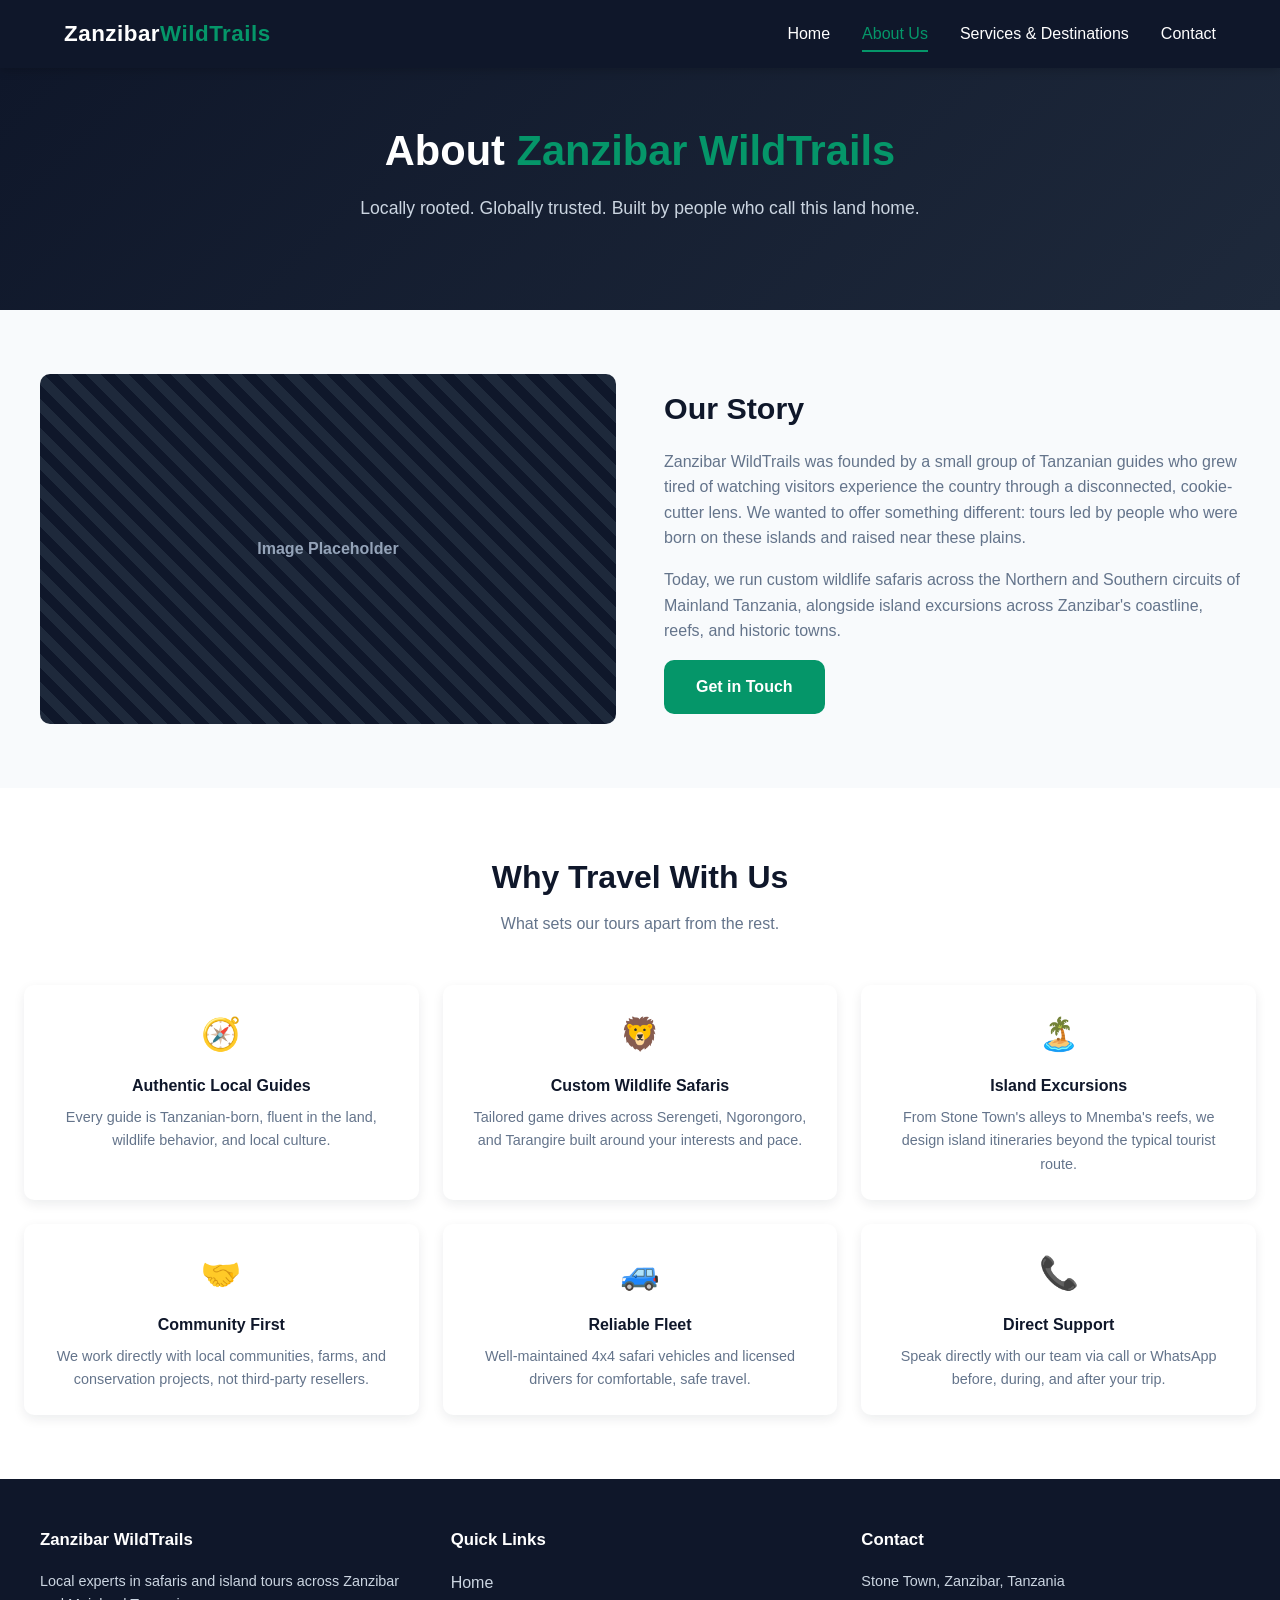
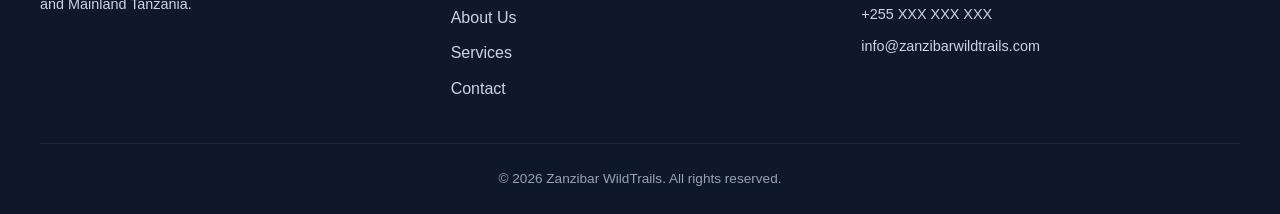
==== about.html @ 5beddf6f "Initial commit: safari agency website" ====
<!DOCTYPE html>
<html lang="en">
<head>
  <meta charset="UTF-8">
  <meta name="viewport" content="width=device-width, initial-scale=1.0">
  <title>About Us | Zanzibar Wild Trails</title>
  <link rel="stylesheet" href="style.css">
</head>
<body>

  <header class="site-header">
    <nav class="navbar">
      <a href="index.html" class="logo">Zanzibar<span>WildTrails</span></a>
      <ul class="nav-links" id="navLinks">
        <li><a href="index.html">Home</a></li>
        <li><a href="about.html" class="active">About Us</a></li>
        <li><a href="services.html">Services & Destinations</a></li>
        <li><a href="contact.html">Contact</a></li>
      </ul>
      <button class="nav-toggle" id="navToggle" aria-label="Toggle navigation">
        <span></span>
        <span></span>
        <span></span>
      </button>
    </nav>
  </header>

  <section class="hero" style="padding: 3.5rem 1.5rem;">
    <div class="hero-content">
      <h1>About <span>Zanzibar WildTrails</span></h1>
      <p>Locally rooted. Globally trusted. Built by people who call this land home.</p>
    </div>
  </section>

  <section class="section">
    <div class="intro-flex">
      <div class="image-block">Image Placeholder</div>
      <div class="text-block">
        <h2>Our Story</h2>
        <p>Zanzibar WildTrails was founded by a small group of Tanzanian guides who grew tired of watching visitors experience the country through a disconnected, cookie-cutter lens. We wanted to offer something different: tours led by people who were born on these islands and raised near these plains.</p>
        <p>Today, we run custom wildlife safaris across the Northern and Southern circuits of Mainland Tanzania, alongside island excursions across Zanzibar's coastline, reefs, and historic towns.</p>
        <a href="contact.html" class="btn btn-primary">Get in Touch</a>
      </div>
    </div>
  </section>

  <section class="section bg-light">
    <div class="section-title">
      <h2>Why Travel With Us</h2>
      <p>What sets our tours apart from the rest.</p>
    </div>
    <div class="feature-list">

      <div class="feature-item">
        <div class="icon">🧭</div>
        <h4>Authentic Local Guides</h4>
        <p>Every guide is Tanzanian-born, fluent in the land, wildlife behavior, and local culture.</p>
      </div>

      <div class="feature-item">
        <div class="icon">🦁</div>
        <h4>Custom Wildlife Safaris</h4>
        <p>Tailored game drives across Serengeti, Ngorongoro, and Tarangire built around your interests and pace.</p>
      </div>

      <div class="feature-item">
        <div class="icon">🏝️</div>
        <h4>Island Excursions</h4>
        <p>From Stone Town's alleys to Mnemba's reefs, we design island itineraries beyond the typical tourist route.</p>
      </div>

      <div class="feature-item">
        <div class="icon">🤝</div>
        <h4>Community First</h4>
        <p>We work directly with local communities, farms, and conservation projects, not third-party resellers.</p>
      </div>

      <div class="feature-item">
        <div class="icon">🚙</div>
        <h4>Reliable Fleet</h4>
        <p>Well-maintained 4x4 safari vehicles and licensed drivers for comfortable, safe travel.</p>
      </div>

      <div class="feature-item">
        <div class="icon">📞</div>
        <h4>Direct Support</h4>
        <p>Speak directly with our team via call or WhatsApp before, during, and after your trip.</p>
      </div>

    </div>
  </section>

  <footer class="site-footer">
    <div class="footer-grid">
      <div class="footer-col">
        <h4>Zanzibar WildTrails</h4>
        <p>Local experts in safaris and island tours across Zanzibar and Mainland Tanzania.</p>
      </div>
      <div class="footer-col">
        <h4>Quick Links</h4>
        <ul>
          <li><a href="index.html">Home</a></li>
          <li><a href="about.html">About Us</a></li>
          <li><a href="services.html">Services</a></li>
          <li><a href="contact.html">Contact</a></li>
        </ul>
      </div>
      <div class="footer-col">
        <h4>Contact</h4>
        <p>Stone Town, Zanzibar, Tanzania</p>
        <p>+255 XXX XXX XXX</p>
        <p>info@zanzibarwildtrails.com</p>
      </div>
    </div>
    <div class="footer-bottom">
      <p>&copy; 2026 Zanzibar WildTrails. All rights reserved.</p>
    </div>
  </footer>

  <script>
    const navToggle = document.getElementById('navToggle');
    const navLinks = document.getElementById('navLinks');
    navToggle.addEventListener('click', () => {
      navLinks.classList.toggle('open');
    });
  </script>

</body>
</html>
---- style.css ----
:root {
  --color-primary: #0f172a;
  --color-primary-light: #1e293b;
  --color-accent: #059669;
  --color-accent-dark: #047857;
  --color-bg: #f8fafc;
  --color-white: #ffffff;
  --color-text: #1e293b;
  --color-text-light: #64748b;
  --color-border: #e2e8f0;
  --whatsapp-green: #25d366;
  --whatsapp-green-dark: #1ea952;

  --font-main: 'Segoe UI', Tahoma, Geneva, Verdana, sans-serif;
  --max-width: 1200px;
  --radius: 10px;
  --shadow: 0 4px 12px rgba(15, 23, 42, 0.08);
  --shadow-hover: 0 8px 24px rgba(15, 23, 42, 0.14);
  --transition: all 0.25s ease;
}

* {
  margin: 0;
  padding: 0;
  box-sizing: border-box;
}

html {
  scroll-behavior: smooth;
}

body {
  font-family: var(--font-main);
  background-color: var(--color-bg);
  color: var(--color-text);
  line-height: 1.6;
}

img {
  max-width: 100%;
  display: block;
}

a {
  text-decoration: none;
  color: inherit;
}

ul {
  list-style: none;
}

.container {
  max-width: var(--max-width);
  margin: 0 auto;
  padding: 0 1.5rem;
}

/* ===== NAVIGATION ===== */
.site-header {
  position: sticky;
  top: 0;
  z-index: 1000;
  background-color: var(--color-primary);
  box-shadow: 0 2px 10px rgba(0, 0, 0, 0.2);
}

.navbar {
  display: flex;
  align-items: center;
  justify-content: space-between;
  padding: 1rem 1.5rem;
  max-width: var(--max-width);
  margin: 0 auto;
  position: relative;
}

.logo {
  color: var(--color-white);
  font-size: 1.4rem;
  font-weight: 700;
  letter-spacing: 0.5px;
}

.logo span {
  color: var(--color-accent);
}

.nav-links {
  display: flex;
  gap: 2rem;
}

.nav-links a {
  color: var(--color-white);
  font-weight: 500;
  padding: 0.5rem 0;
  border-bottom: 2px solid transparent;
  transition: var(--transition);
}

.nav-links a:hover,
.nav-links a.active {
  color: var(--color-accent);
  border-bottom: 2px solid var(--color-accent);
}

.nav-toggle {
  display: none;
  flex-direction: column;
  gap: 5px;
  background: none;
  border: none;
  cursor: pointer;
}

.nav-toggle span {
  width: 26px;
  height: 3px;
  background-color: var(--color-white);
  border-radius: 2px;
}

/* ===== HERO ===== */
.hero {
  background: linear-gradient(135deg, var(--color-primary) 0%, var(--color-primary-light) 100%);
  color: var(--color-white);
  padding: 5rem 1.5rem;
  text-align: center;
}

.hero-content {
  max-width: 750px;
  margin: 0 auto;
}

.hero h1 {
  font-size: 2.6rem;
  margin-bottom: 1rem;
  line-height: 1.3;
}

.hero h1 span {
  color: var(--color-accent);
}

.hero p {
  font-size: 1.1rem;
  color: #cbd5e1;
  margin-bottom: 2rem;
}

.btn {
  display: inline-block;
  padding: 0.9rem 2rem;
  border-radius: var(--radius);
  font-weight: 600;
  cursor: pointer;
  border: none;
  transition: var(--transition);
}

.btn-primary {
  background-color: var(--color-accent);
  color: var(--color-white);
}

.btn-primary:hover {
  background-color: var(--color-accent-dark);
  transform: translateY(-2px);
}

.btn-outline {
  background-color: transparent;
  color: var(--color-white);
  border: 2px solid var(--color-white);
  margin-left: 1rem;
}

.btn-outline:hover {
  background-color: var(--color-white);
  color: var(--color-primary);
}

.hero-buttons {
  display: flex;
  justify-content: center;
  flex-wrap: wrap;
  gap: 0.5rem;
}

/* ===== SECTIONS ===== */
.section {
  padding: 4rem 1.5rem;
}

.section-title {
  text-align: center;
  margin-bottom: 3rem;
}

.section-title h2 {
  font-size: 2rem;
  color: var(--color-primary);
  margin-bottom: 0.5rem;
}

.section-title p {
  color: var(--color-text-light);
  max-width: 600px;
  margin: 0 auto;
}

.bg-light {
  background-color: var(--color-white);
}

/* ===== GRID / CARDS ===== */
.grid {
  display: grid;
  grid-template-columns: repeat(3, 1fr);
  gap: 2rem;
  max-width: var(--max-width);
  margin: 0 auto;
}

.card {
  background-color: var(--color-white);
  border-radius: var(--radius);
  overflow: hidden;
  box-shadow: var(--shadow);
  transition: var(--transition);
  display: flex;
  flex-direction: column;
}

.card:hover {
  box-shadow: var(--shadow-hover);
  transform: translateY(-4px);
}

.card-image {
  width: 100%;
  height: 220px;
  background-color: var(--color-primary-light);
  background-size: cover;
  background-position: center;
  position: relative;
  display: flex;
  align-items: flex-end;
  color: var(--color-white);
  font-size: 0.9rem;
}

.card-image.placeholder {
  display: flex;
  align-items: center;
  justify-content: center;
  color: #94a3b8;
  font-weight: 600;
  background: repeating-linear-gradient(
    45deg,
    #1e293b,
    #1e293b 10px,
    #0f172a 10px,
    #0f172a 20px
  );
}

.location-tag {
  display: inline-block;
  background-color: var(--color-accent);
  color: var(--color-white);
  font-size: 0.75rem;
  font-weight: 600;
  padding: 0.3rem 0.8rem;
  border-radius: 50px;
  position: absolute;
  top: 1rem;
  left: 1rem;
  letter-spacing: 0.3px;
}

.card-body {
  padding: 1.5rem;
  display: flex;
  flex-direction: column;
  flex-grow: 1;
}

.card-body h3 {
  color: var(--color-primary);
  font-size: 1.25rem;
  margin-bottom: 0.6rem;
}

.card-body p {
  color: var(--color-text-light);
  font-size: 0.95rem;
  margin-bottom: 1.2rem;
  flex-grow: 1;
}

/* ===== WHATSAPP BUTTON ===== */
.btn-whatsapp {
  display: flex;
  align-items: center;
  justify-content: center;
  gap: 0.5rem;
  background-color: var(--whatsapp-green);
  color: var(--color-white);
  padding: 0.75rem 1rem;
  border-radius: var(--radius);
  font-weight: 600;
  font-size: 0.95rem;
  transition: var(--transition);
}

.btn-whatsapp:hover {
  background-color: var(--whatsapp-green-dark);
}

/* ===== ABOUT / INTRO ===== */
.intro-flex {
  display: flex;
  align-items: center;
  gap: 3rem;
  max-width: var(--max-width);
  margin: 0 auto;
  flex-wrap: wrap;
}

.intro-flex .text-block {
  flex: 1;
  min-width: 300px;
}

.intro-flex .image-block {
  flex: 1;
  min-width: 300px;
  height: 350px;
  border-radius: var(--radius);
  background: repeating-linear-gradient(
    45deg,
    #1e293b,
    #1e293b 10px,
    #0f172a 10px,
    #0f172a 20px
  );
  display: flex;
  align-items: center;
  justify-content: center;
  color: #94a3b8;
  font-weight: 600;
}

.text-block h2 {
  color: var(--color-primary);
  font-size: 1.9rem;
  margin-bottom: 1rem;
}

.text-block p {
  margin-bottom: 1rem;
  color: var(--color-text-light);
}

.feature-list {
  display: grid;
  grid-template-columns: repeat(3, 1fr);
  gap: 1.5rem;
  margin-top: 1rem;
}

.feature-item {
  background-color: var(--color-white);
  padding: 1.5rem;
  border-radius: var(--radius);
  box-shadow: var(--shadow);
  text-align: center;
}

.feature-item .icon {
  font-size: 2rem;
  margin-bottom: 0.8rem;
}

.feature-item h4 {
  color: var(--color-primary);
  margin-bottom: 0.5rem;
}

.feature-item p {
  color: var(--color-text-light);
  font-size: 0.9rem;
}

/* ===== CONTACT FORM ===== */
.contact-wrapper {
  display: grid;
  grid-template-columns: 1fr 1fr;
  gap: 3rem;
  max-width: var(--max-width);
  margin: 0 auto;
}

.contact-info h2 {
  color: var(--color-primary);
  margin-bottom: 1rem;
  font-size: 1.8rem;
}

.contact-info p {
  color: var(--color-text-light);
  margin-bottom: 1.5rem;
}

.contact-info ul li {
  margin-bottom: 1rem;
  color: var(--color-text);
  display: flex;
  gap: 0.6rem;
}

.contact-info ul li strong {
  color: var(--color-primary);
}

.contact-form {
  background-color: var(--color-white);
  padding: 2.5rem;
  border-radius: var(--radius);
  box-shadow: var(--shadow);
}

.form-group {
  margin-bottom: 1.3rem;
}

.form-group label {
  display: block;
  font-weight: 600;
  margin-bottom: 0.4rem;
  color: var(--color-primary);
  font-size: 0.9rem;
}

.form-group input,
.form-group textarea {
  width: 100%;
  padding: 0.75rem 1rem;
  border: 1px solid var(--color-border);
  border-radius: var(--radius);
  font-family: var(--font-main);
  font-size: 0.95rem;
  transition: var(--transition);
}

.form-group input:focus,
.form-group textarea:focus {
  outline: none;
  border-color: var(--color-accent);
  box-shadow: 0 0 0 3px rgba(5, 150, 105, 0.15);
}

.form-group textarea {
  resize: vertical;
  min-height: 130px;
}

.contact-form .btn-primary {
  width: 100%;
  border: none;
  cursor: pointer;
  font-size: 1rem;
}

/* ===== FOOTER ===== */
.site-footer {
  background-color: var(--color-primary);
  color: #cbd5e1;
  padding: 3rem 1.5rem 1.5rem;
}

.footer-grid {
  display: grid;
  grid-template-columns: repeat(3, 1fr);
  gap: 2rem;
  max-width: var(--max-width);
  margin: 0 auto;
  padding-bottom: 2rem;
  border-bottom: 1px solid var(--color-primary-light);
}

.footer-col h4 {
  color: var(--color-white);
  margin-bottom: 1rem;
  font-size: 1.05rem;
}

.footer-col ul li {
  margin-bottom: 0.6rem;
}

.footer-col ul li a:hover {
  color: var(--color-accent);
}

.footer-col p {
  font-size: 0.9rem;
  margin-bottom: 0.6rem;
}

.footer-bottom {
  text-align: center;
  padding-top: 1.5rem;
  font-size: 0.85rem;
  color: #94a3b8;
}

/* ===== RESPONSIVE ===== */
@media (max-width: 900px) {
  .grid {
    grid-template-columns: repeat(2, 1fr);
  }

  .feature-list {
    grid-template-columns: repeat(2, 1fr);
  }

  .footer-grid {
    grid-template-columns: repeat(2, 1fr);
  }

  .contact-wrapper {
    grid-template-columns: 1fr;
  }
}

@media (max-width: 700px) {
  .nav-toggle {
    display: flex;
  }

  .nav-links {
    position: absolute;
    top: 100%;
    left: 0;
    right: 0;
    background-color: var(--color-primary);
    flex-direction: column;
    align-items: center;
    gap: 0;
    max-height: 0;
    overflow: hidden;
    transition: max-height 0.3s ease;
  }

  .nav-links.open {
    max-height: 400px;
  }

  .nav-links a {
    padding: 1rem 0;
    width: 100%;
    text-align: center;
    border-bottom: 1px solid var(--color-primary-light);
  }

  .hero h1 {
    font-size: 2rem;
  }

  .hero-buttons {
    flex-direction: column;
    align-items: center;
  }

  .btn-outline {
    margin-left: 0;
    margin-top: 0.8rem;
  }

  .grid {
    grid-template-columns: 1fr;
  }

  .feature-list {
    grid-template-columns: 1fr;
  }

  .footer-grid {
    grid-template-columns: 1fr;
    text-align: center;
  }

  .intro-flex {
    flex-direction: column;
  }
}
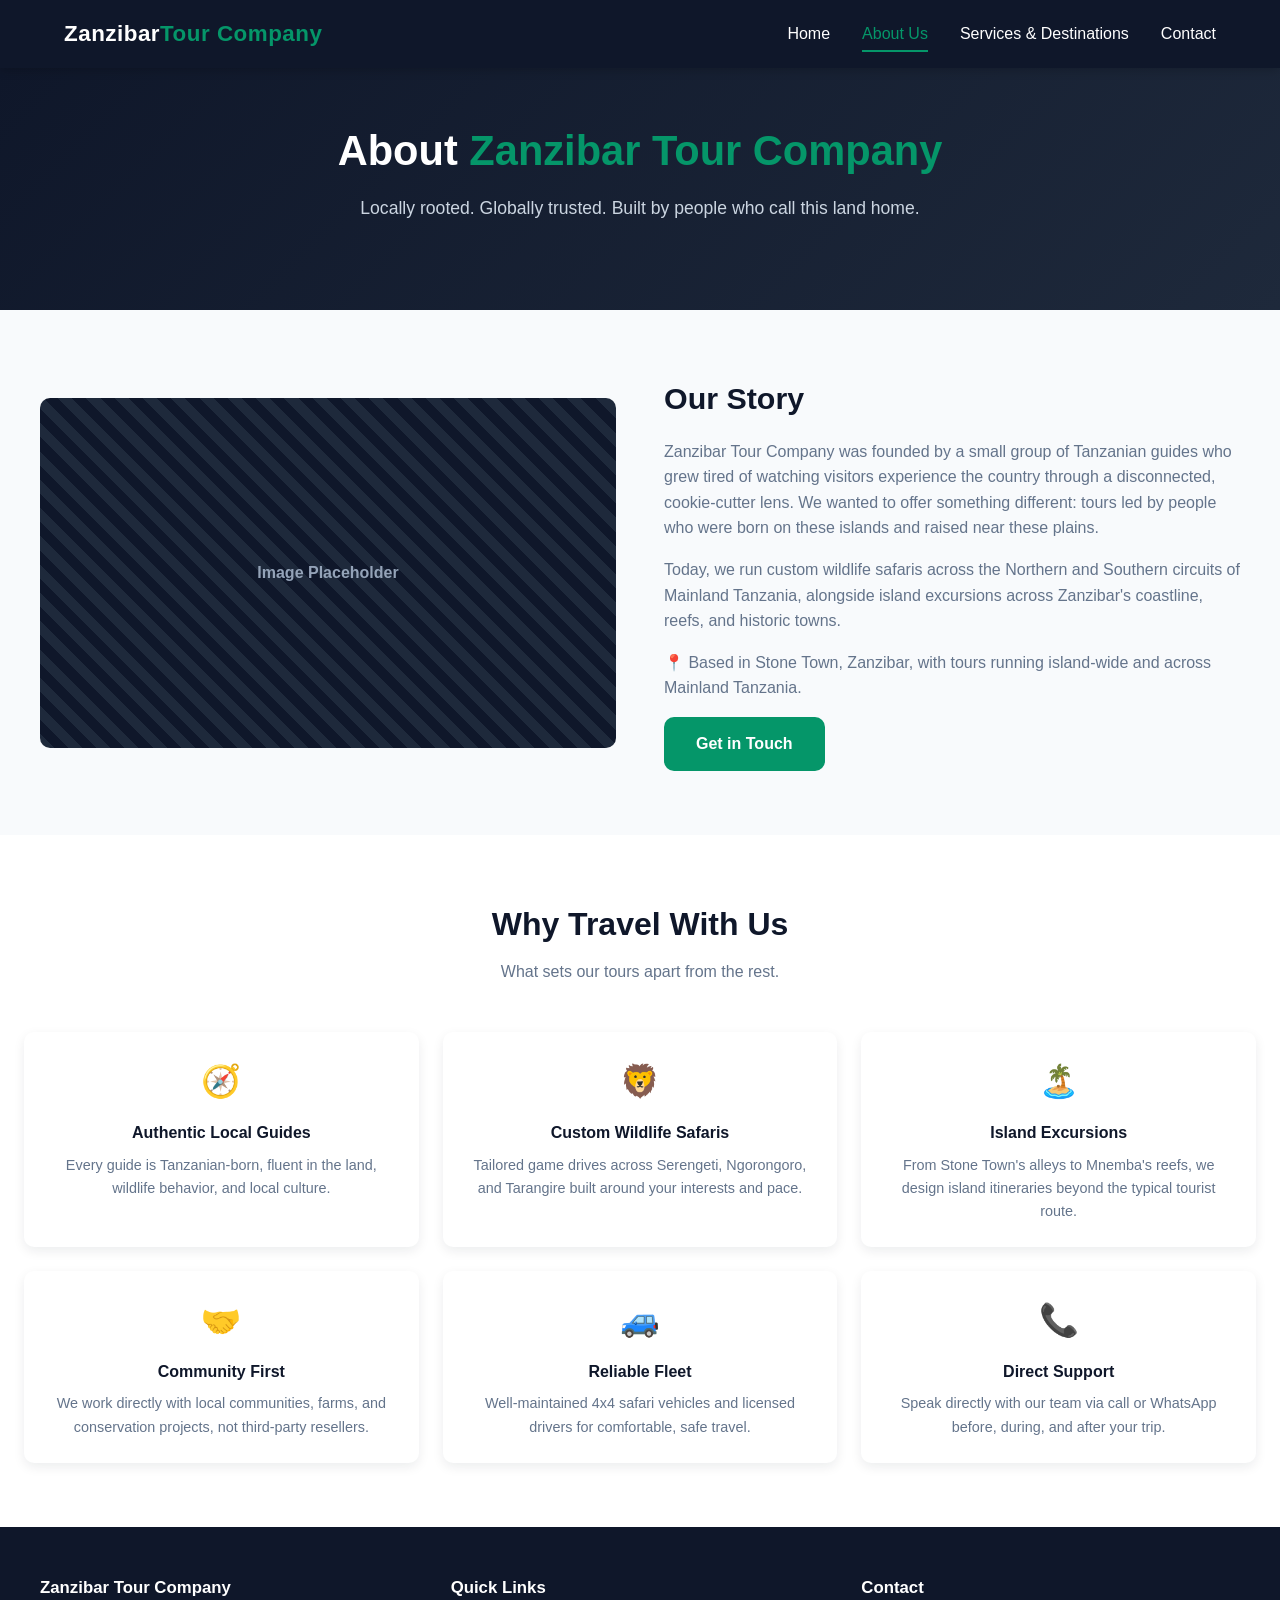
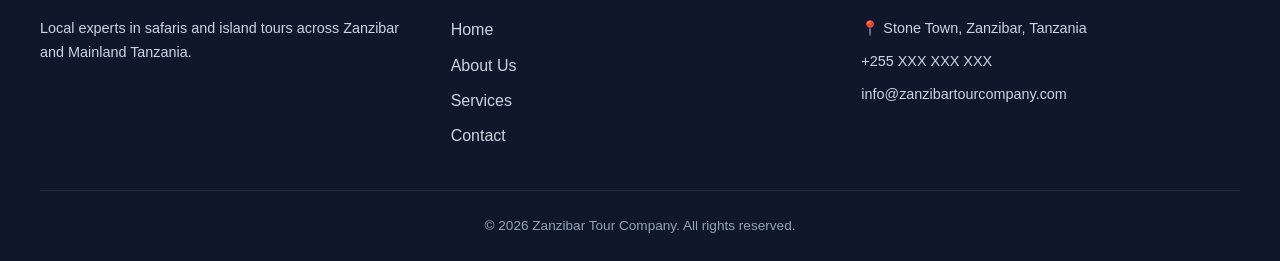
==== commit 598e6f0c: "Restore site files with rebrand and location updates" ====
--- a/about.html
+++ b/about.html
@@ -3,14 +3,14 @@
 <head>
   <meta charset="UTF-8">
   <meta name="viewport" content="width=device-width, initial-scale=1.0">
-  <title>About Us | Zanzibar Wild Trails</title>
+  <title>About Us | Zanzibar Tour Company</title>
   <link rel="stylesheet" href="style.css">
 </head>
 <body>
 
   <header class="site-header">
     <nav class="navbar">
-      <a href="index.html" class="logo">Zanzibar<span>WildTrails</span></a>
+      <a href="index.html" class="logo">Zanzibar<span>Tour Company</span></a>
       <ul class="nav-links" id="navLinks">
         <li><a href="index.html">Home</a></li>
         <li><a href="about.html" class="active">About Us</a></li>
@@ -27,7 +27,7 @@
 
   <section class="hero" style="padding: 3.5rem 1.5rem;">
     <div class="hero-content">
-      <h1>About <span>Zanzibar WildTrails</span></h1>
+      <h1>About <span>Zanzibar Tour Company</span></h1>
       <p>Locally rooted. Globally trusted. Built by people who call this land home.</p>
     </div>
   </section>
@@ -37,8 +37,9 @@
       <div class="image-block">Image Placeholder</div>
       <div class="text-block">
         <h2>Our Story</h2>
-        <p>Zanzibar WildTrails was founded by a small group of Tanzanian guides who grew tired of watching visitors experience the country through a disconnected, cookie-cutter lens. We wanted to offer something different: tours led by people who were born on these islands and raised near these plains.</p>
+        <p>Zanzibar Tour Company was founded by a small group of Tanzanian guides who grew tired of watching visitors experience the country through a disconnected, cookie-cutter lens. We wanted to offer something different: tours led by people who were born on these islands and raised near these plains.</p>
         <p>Today, we run custom wildlife safaris across the Northern and Southern circuits of Mainland Tanzania, alongside island excursions across Zanzibar's coastline, reefs, and historic towns.</p>
+        <p>📍 Based in Stone Town, Zanzibar, with tours running island-wide and across Mainland Tanzania.</p>
         <a href="contact.html" class="btn btn-primary">Get in Touch</a>
       </div>
     </div>
@@ -93,7 +94,7 @@
   <footer class="site-footer">
     <div class="footer-grid">
       <div class="footer-col">
-        <h4>Zanzibar WildTrails</h4>
+        <h4>Zanzibar Tour Company</h4>
         <p>Local experts in safaris and island tours across Zanzibar and Mainland Tanzania.</p>
       </div>
       <div class="footer-col">
@@ -107,13 +108,13 @@
       </div>
       <div class="footer-col">
         <h4>Contact</h4>
-        <p>Stone Town, Zanzibar, Tanzania</p>
+        <p>📍 Stone Town, Zanzibar, Tanzania</p>
         <p>+255 XXX XXX XXX</p>
-        <p>info@zanzibarwildtrails.com</p>
+        <p>info@zanzibartourcompany.com</p>
       </div>
     </div>
     <div class="footer-bottom">
-      <p>&copy; 2026 Zanzibar WildTrails. All rights reserved.</p>
+      <p>&copy; 2026 Zanzibar Tour Company. All rights reserved.</p>
     </div>
   </footer>
 
--- a/style.css
+++ b/style.css
@@ -250,6 +250,7 @@
   align-items: flex-end;
   color: var(--color-white);
   font-size: 0.9rem;
+  cursor: pointer;
 }
 
 .card-image.placeholder {
@@ -299,6 +300,17 @@
   font-size: 0.95rem;
   margin-bottom: 1.2rem;
   flex-grow: 1;
+}
+
+.card-location-line {
+  display: flex;
+  align-items: center;
+  gap: 0.4rem;
+  color: var(--color-accent-dark);
+  font-size: 0.85rem;
+  font-weight: 700;
+  margin-bottom: 0.9rem;
+  flex-grow: 0 !important;
 }
 
 /* ===== WHATSAPP BUTTON ===== */
@@ -598,3 +610,239 @@
     flex-direction: column;
   }
 }
+
+/* ===== EXPLORE GALLERY LIGHTBOX ===== */
+.gallery-hint {
+  position: absolute;
+  bottom: 0.8rem;
+  right: 0.8rem;
+  background-color: rgba(15, 23, 42, 0.75);
+  color: var(--color-white);
+  font-size: 0.75rem;
+  font-weight: 600;
+  padding: 0.35rem 0.7rem;
+  border-radius: 50px;
+  display: flex;
+  align-items: center;
+  gap: 0.3rem;
+}
+
+.lightbox-overlay {
+  display: none;
+  position: fixed;
+  top: 0;
+  left: 0;
+  width: 100%;
+  height: 100%;
+  background-color: rgba(8, 15, 30, 0.96);
+  backdrop-filter: blur(3px);
+  z-index: 2000;
+  align-items: center;
+  justify-content: center;
+  padding: 1.5rem;
+  opacity: 0;
+  transition: opacity 0.25s ease;
+}
+
+.lightbox-overlay.open {
+  display: flex;
+  opacity: 1;
+}
+
+.lightbox-box {
+  max-width: 850px;
+  width: 100%;
+  max-height: 95vh;
+  display: flex;
+  flex-direction: column;
+  align-items: center;
+}
+
+.lightbox-header {
+  width: 100%;
+  text-align: center;
+  margin-bottom: 1rem;
+}
+
+.lightbox-title {
+  color: var(--color-white);
+  font-size: 1.5rem;
+  font-weight: 700;
+  margin-bottom: 0.3rem;
+}
+
+.lightbox-location {
+  display: inline-flex;
+  align-items: center;
+  gap: 0.4rem;
+  color: var(--color-accent);
+  background-color: rgba(5, 150, 105, 0.15);
+  border: 1px solid rgba(5, 150, 105, 0.4);
+  font-size: 0.85rem;
+  font-weight: 600;
+  padding: 0.3rem 0.9rem;
+  border-radius: 50px;
+}
+
+.lightbox-image-wrap {
+  position: relative;
+  width: 100%;
+  display: flex;
+  align-items: center;
+  justify-content: center;
+  background-color: var(--color-primary-light);
+  border-radius: var(--radius);
+  overflow: hidden;
+  min-height: 200px;
+  box-shadow: 0 20px 50px rgba(0, 0, 0, 0.5);
+}
+
+.lightbox-image-wrap img {
+  display: block;
+  width: auto;
+  height: auto;
+  max-width: 100%;
+  max-height: 60vh;
+  object-fit: contain;
+  margin: 0 auto;
+  animation: lightboxFade 0.3s ease;
+}
+
+@keyframes lightboxFade {
+  from { opacity: 0; transform: scale(0.98); }
+  to { opacity: 1; transform: scale(1); }
+}
+
+.lightbox-empty {
+  color: #94a3b8;
+  padding: 4rem 2rem;
+  font-weight: 600;
+  text-align: center;
+}
+
+.lightbox-caption {
+  color: #e2e8f0;
+  margin-top: 1.1rem;
+  font-size: 0.98rem;
+  text-align: center;
+  padding: 0 3rem;
+  font-style: italic;
+}
+
+.lightbox-counter {
+  color: var(--color-accent);
+  font-size: 0.8rem;
+  font-weight: 700;
+  letter-spacing: 0.5px;
+  margin-top: 0.4rem;
+  text-align: center;
+}
+
+.lightbox-close {
+  position: absolute;
+  top: 0.8rem;
+  right: 0.8rem;
+  background-color: rgba(15, 23, 42, 0.65);
+  border: none;
+  color: var(--color-white);
+  font-size: 1.5rem;
+  width: 38px;
+  height: 38px;
+  border-radius: 50%;
+  cursor: pointer;
+  line-height: 1;
+  z-index: 5;
+  transition: var(--transition);
+}
+
+.lightbox-close:hover {
+  background-color: var(--whatsapp-green-dark);
+  background-color: #dc2626;
+}
+
+.lightbox-nav {
+  position: absolute;
+  top: 50%;
+  transform: translateY(-50%);
+  background-color: rgba(15, 23, 42, 0.55);
+  color: var(--color-white);
+  border: none;
+  font-size: 1.6rem;
+  width: 46px;
+  height: 46px;
+  border-radius: 50%;
+  cursor: pointer;
+  transition: var(--transition);
+  z-index: 5;
+}
+
+.lightbox-nav:hover {
+  background-color: var(--color-accent);
+}
+
+.lightbox-prev {
+  left: 0.8rem;
+}
+
+.lightbox-next {
+  right: 0.8rem;
+}
+
+.lightbox-thumbs {
+  display: flex;
+  justify-content: center;
+  gap: 0.6rem;
+  margin-top: 1.2rem;
+  overflow-x: auto;
+  max-width: 100%;
+  padding-bottom: 0.4rem;
+}
+
+.lightbox-thumb {
+  width: 64px;
+  height: 64px;
+  flex-shrink: 0;
+  border-radius: 8px;
+  object-fit: cover;
+  cursor: pointer;
+  opacity: 0.45;
+  border: 2px solid transparent;
+  transition: var(--transition);
+}
+
+.lightbox-thumb:hover {
+  opacity: 0.8;
+  transform: translateY(-2px);
+}
+
+.lightbox-thumb.active {
+  opacity: 1;
+  border-color: var(--color-accent);
+  box-shadow: 0 4px 10px rgba(5, 150, 105, 0.4);
+}
+
+@media (max-width: 700px) {
+  .lightbox-overlay {
+    padding: 0.8rem;
+  }
+
+  .lightbox-title {
+    font-size: 1.2rem;
+  }
+
+  .lightbox-nav {
+    width: 38px;
+    height: 38px;
+    font-size: 1.3rem;
+  }
+
+  .lightbox-caption {
+    padding: 0 2rem;
+    font-size: 0.85rem;
+  }
+
+  .lightbox-thumb {
+    width: 48px;
+    height: 48px;
+  }
+}
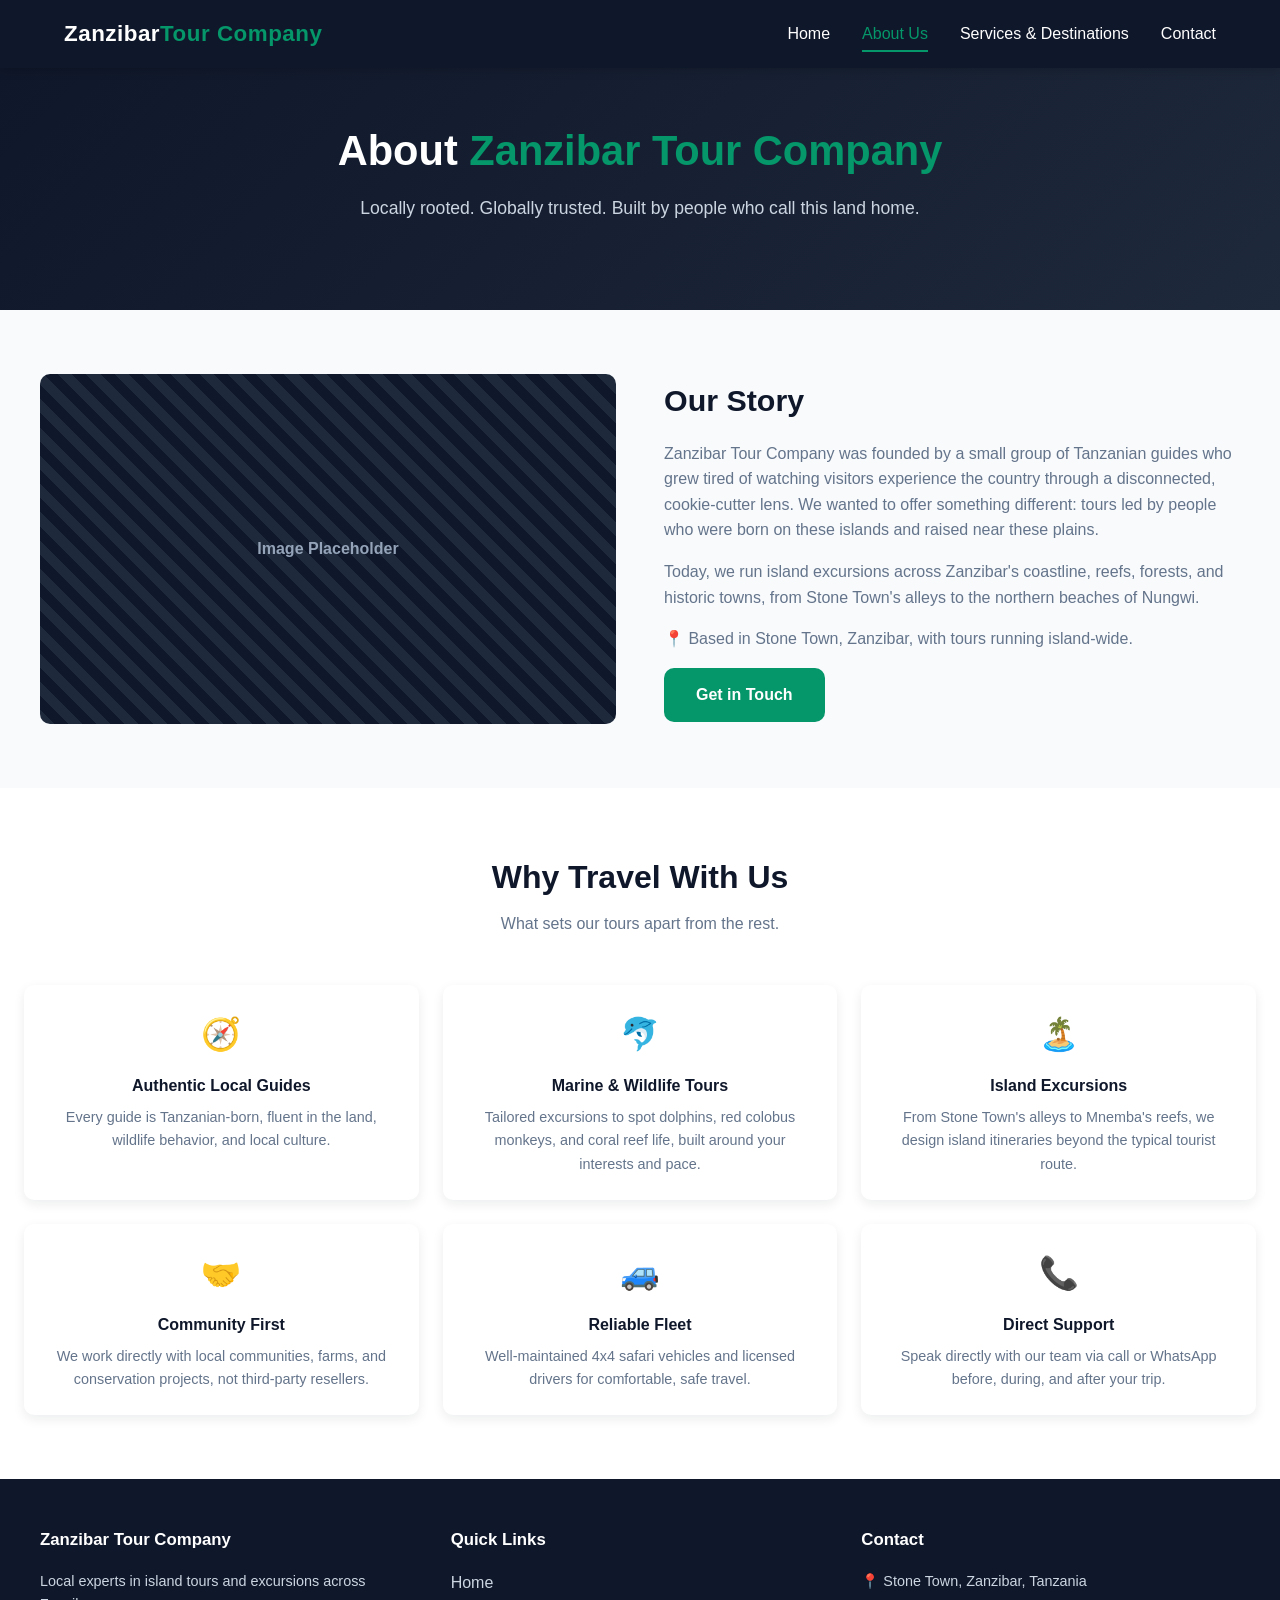
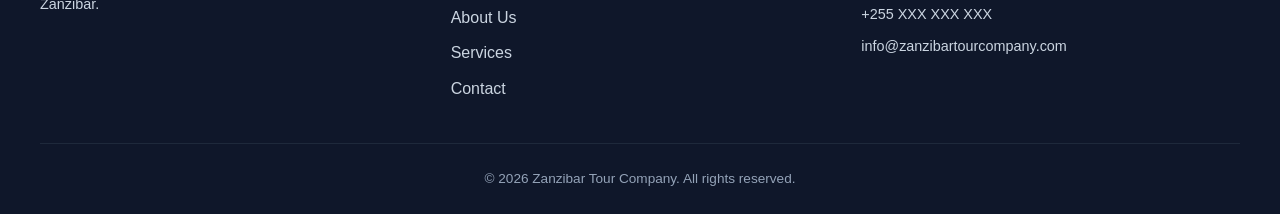
==== commit 38730951: "Add Google Maps embed to every destination and contact page" ====
--- a/about.html
+++ b/about.html
@@ -38,8 +38,8 @@
       <div class="text-block">
         <h2>Our Story</h2>
         <p>Zanzibar Tour Company was founded by a small group of Tanzanian guides who grew tired of watching visitors experience the country through a disconnected, cookie-cutter lens. We wanted to offer something different: tours led by people who were born on these islands and raised near these plains.</p>
-        <p>Today, we run custom wildlife safaris across the Northern and Southern circuits of Mainland Tanzania, alongside island excursions across Zanzibar's coastline, reefs, and historic towns.</p>
-        <p>📍 Based in Stone Town, Zanzibar, with tours running island-wide and across Mainland Tanzania.</p>
+        <p>Today, we run island excursions across Zanzibar's coastline, reefs, forests, and historic towns, from Stone Town's alleys to the northern beaches of Nungwi.</p>
+        <p>📍 Based in Stone Town, Zanzibar, with tours running island-wide.</p>
         <a href="contact.html" class="btn btn-primary">Get in Touch</a>
       </div>
     </div>
@@ -59,9 +59,9 @@
       </div>
 
       <div class="feature-item">
-        <div class="icon">🦁</div>
-        <h4>Custom Wildlife Safaris</h4>
-        <p>Tailored game drives across Serengeti, Ngorongoro, and Tarangire built around your interests and pace.</p>
+        <div class="icon">🐬</div>
+        <h4>Marine & Wildlife Tours</h4>
+        <p>Tailored excursions to spot dolphins, red colobus monkeys, and coral reef life, built around your interests and pace.</p>
       </div>
 
       <div class="feature-item">
@@ -95,7 +95,7 @@
     <div class="footer-grid">
       <div class="footer-col">
         <h4>Zanzibar Tour Company</h4>
-        <p>Local experts in safaris and island tours across Zanzibar and Mainland Tanzania.</p>
+        <p>Local experts in island tours and excursions across Zanzibar.</p>
       </div>
       <div class="footer-col">
         <h4>Quick Links</h4>
--- a/style.css
+++ b/style.css
@@ -821,6 +821,118 @@
   box-shadow: 0 4px 10px rgba(5, 150, 105, 0.4);
 }
 
+/* ===== MAP BUTTON & MODAL ===== */
+.btn-map {
+  display: flex;
+  align-items: center;
+  justify-content: center;
+  gap: 0.5rem;
+  background-color: var(--color-primary);
+  color: var(--color-white);
+  padding: 0.75rem 1rem;
+  border-radius: var(--radius);
+  font-weight: 600;
+  font-size: 0.95rem;
+  transition: var(--transition);
+  border: none;
+  cursor: pointer;
+  width: 100%;
+  margin-bottom: 0.6rem;
+}
+
+.btn-map:hover {
+  background-color: var(--color-primary-light);
+}
+
+.map-overlay {
+  display: none;
+  position: fixed;
+  top: 0;
+  left: 0;
+  width: 100%;
+  height: 100%;
+  background-color: rgba(8, 15, 30, 0.92);
+  z-index: 2100;
+  align-items: center;
+  justify-content: center;
+  padding: 1.5rem;
+}
+
+.map-overlay.open {
+  display: flex;
+}
+
+.map-box {
+  max-width: 700px;
+  width: 100%;
+  background-color: var(--color-white);
+  border-radius: var(--radius);
+  overflow: hidden;
+  position: relative;
+}
+
+.map-box iframe {
+  width: 100%;
+  height: 420px;
+  border: 0;
+  display: block;
+}
+
+.map-close {
+  position: absolute;
+  top: 0.8rem;
+  right: 0.8rem;
+  background-color: rgba(15, 23, 42, 0.7);
+  border: none;
+  color: var(--color-white);
+  font-size: 1.5rem;
+  width: 38px;
+  height: 38px;
+  border-radius: 50%;
+  cursor: pointer;
+  line-height: 1;
+  z-index: 5;
+  transition: var(--transition);
+}
+
+.map-close:hover {
+  background-color: #dc2626;
+}
+
+.contact-map-embed {
+  width: 100%;
+  height: 320px;
+  border: 0;
+  border-radius: var(--radius);
+  box-shadow: var(--shadow);
+  margin-top: 1.5rem;
+}
+
+@media (max-width: 700px) {
+  .map-box iframe {
+    height: 300px;
+  }
+}
+
+.lightbox-map-wrap {
+  width: 100%;
+  margin-top: 1.3rem;
+}
+
+.lightbox-map-label {
+  color: #e2e8f0;
+  font-size: 0.85rem;
+  font-weight: 700;
+  margin-bottom: 0.5rem;
+  text-align: center;
+}
+
+.lightbox-map {
+  width: 100%;
+  border-radius: var(--radius);
+  display: block;
+}
+
 @media (max-width: 700px) {
   .lightbox-overlay {
     padding: 0.8rem;
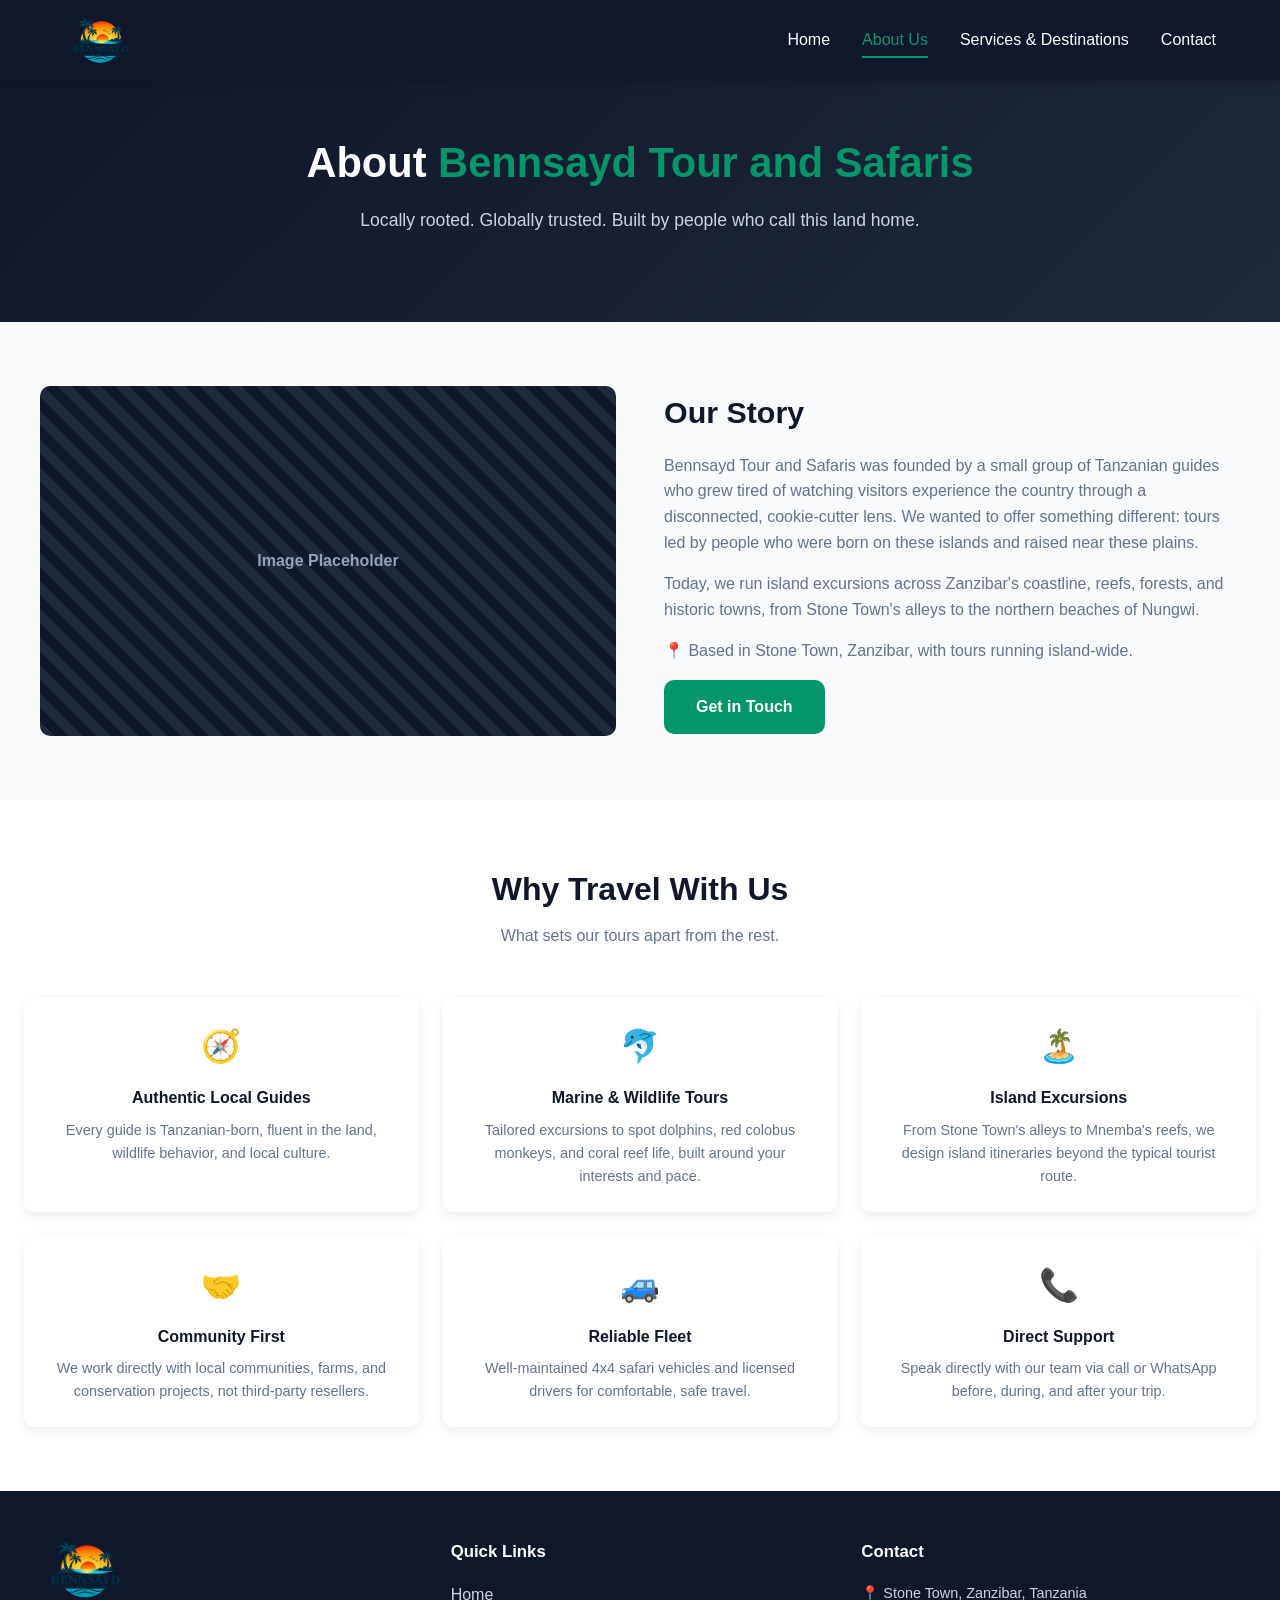
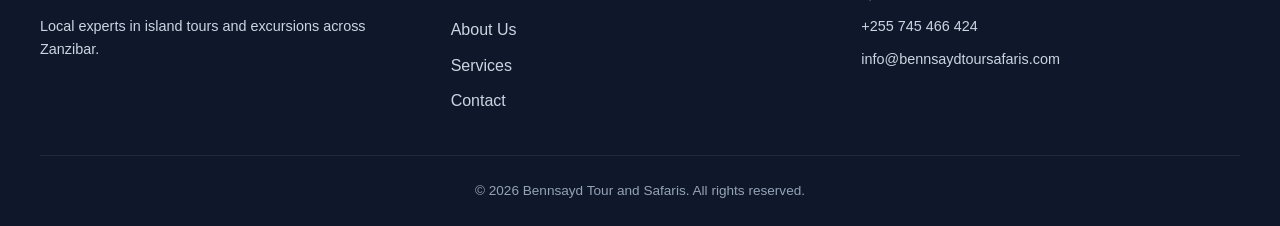
==== commit c6681da7: "Rebrand to Bennsayd Tour and Safaris with real logo and phone number" ====
--- a/about.html
+++ b/about.html
@@ -3,14 +3,14 @@
 <head>
   <meta charset="UTF-8">
   <meta name="viewport" content="width=device-width, initial-scale=1.0">
-  <title>About Us | Zanzibar Tour Company</title>
+  <title>About Us | Bennsayd Tour and Safaris</title>
   <link rel="stylesheet" href="style.css">
 </head>
 <body>
 
   <header class="site-header">
     <nav class="navbar">
-      <a href="index.html" class="logo">Zanzibar<span>Tour Company</span></a>
+      <a href="index.html" class="logo"><img src="images/logo.png" alt="Bennsayd Tour and Safaris"></a>
       <ul class="nav-links" id="navLinks">
         <li><a href="index.html">Home</a></li>
         <li><a href="about.html" class="active">About Us</a></li>
@@ -27,7 +27,7 @@
 
   <section class="hero" style="padding: 3.5rem 1.5rem;">
     <div class="hero-content">
-      <h1>About <span>Zanzibar Tour Company</span></h1>
+      <h1>About <span>Bennsayd Tour and Safaris</span></h1>
       <p>Locally rooted. Globally trusted. Built by people who call this land home.</p>
     </div>
   </section>
@@ -37,7 +37,7 @@
       <div class="image-block">Image Placeholder</div>
       <div class="text-block">
         <h2>Our Story</h2>
-        <p>Zanzibar Tour Company was founded by a small group of Tanzanian guides who grew tired of watching visitors experience the country through a disconnected, cookie-cutter lens. We wanted to offer something different: tours led by people who were born on these islands and raised near these plains.</p>
+        <p>Bennsayd Tour and Safaris was founded by a small group of Tanzanian guides who grew tired of watching visitors experience the country through a disconnected, cookie-cutter lens. We wanted to offer something different: tours led by people who were born on these islands and raised near these plains.</p>
         <p>Today, we run island excursions across Zanzibar's coastline, reefs, forests, and historic towns, from Stone Town's alleys to the northern beaches of Nungwi.</p>
         <p>📍 Based in Stone Town, Zanzibar, with tours running island-wide.</p>
         <a href="contact.html" class="btn btn-primary">Get in Touch</a>
@@ -94,7 +94,7 @@
   <footer class="site-footer">
     <div class="footer-grid">
       <div class="footer-col">
-        <h4>Zanzibar Tour Company</h4>
+        <img src="images/logo.png" alt="Bennsayd Tour and Safaris" class="footer-logo">
         <p>Local experts in island tours and excursions across Zanzibar.</p>
       </div>
       <div class="footer-col">
@@ -109,12 +109,12 @@
       <div class="footer-col">
         <h4>Contact</h4>
         <p>📍 Stone Town, Zanzibar, Tanzania</p>
-        <p>+255 XXX XXX XXX</p>
-        <p>info@zanzibartourcompany.com</p>
+        <p>+255 745 466 424</p>
+        <p>info@bennsaydtoursafaris.com</p>
       </div>
     </div>
     <div class="footer-bottom">
-      <p>&copy; 2026 Zanzibar Tour Company. All rights reserved.</p>
+      <p>&copy; 2026 Bennsayd Tour and Safaris. All rights reserved.</p>
     </div>
   </footer>
 
--- a/style.css
+++ b/style.css
@@ -80,10 +80,25 @@
   font-size: 1.4rem;
   font-weight: 700;
   letter-spacing: 0.5px;
+  display: flex;
+  align-items: center;
+}
+
+.logo img {
+  height: 48px;
+  width: auto;
+  display: block;
 }
 
 .logo span {
   color: var(--color-accent);
+}
+
+.footer-logo {
+  height: 60px;
+  width: auto;
+  margin-bottom: 1rem;
+  display: block;
 }
 
 .nav-links {
@@ -123,13 +138,52 @@
 
 /* ===== HERO ===== */
 .hero {
+  position: relative;
   background: linear-gradient(135deg, var(--color-primary) 0%, var(--color-primary-light) 100%);
   color: var(--color-white);
   padding: 5rem 1.5rem;
   text-align: center;
+  overflow: hidden;
+}
+
+.hero-slider {
+  position: absolute;
+  top: 0;
+  left: 0;
+  width: 100%;
+  height: 100%;
+  z-index: 0;
+}
+
+.hero-slide {
+  position: absolute;
+  top: 0;
+  left: 0;
+  width: 100%;
+  height: 100%;
+  background-size: cover;
+  background-position: center;
+  opacity: 0;
+  transition: opacity 1.5s ease-in-out;
+}
+
+.hero-slide.active {
+  opacity: 1;
+}
+
+.hero-overlay {
+  position: absolute;
+  top: 0;
+  left: 0;
+  width: 100%;
+  height: 100%;
+  background: linear-gradient(135deg, rgba(15, 23, 42, 0.75) 0%, rgba(15, 23, 42, 0.55) 100%);
+  z-index: 1;
 }
 
 .hero-content {
+  position: relative;
+  z-index: 2;
   max-width: 750px;
   margin: 0 auto;
 }
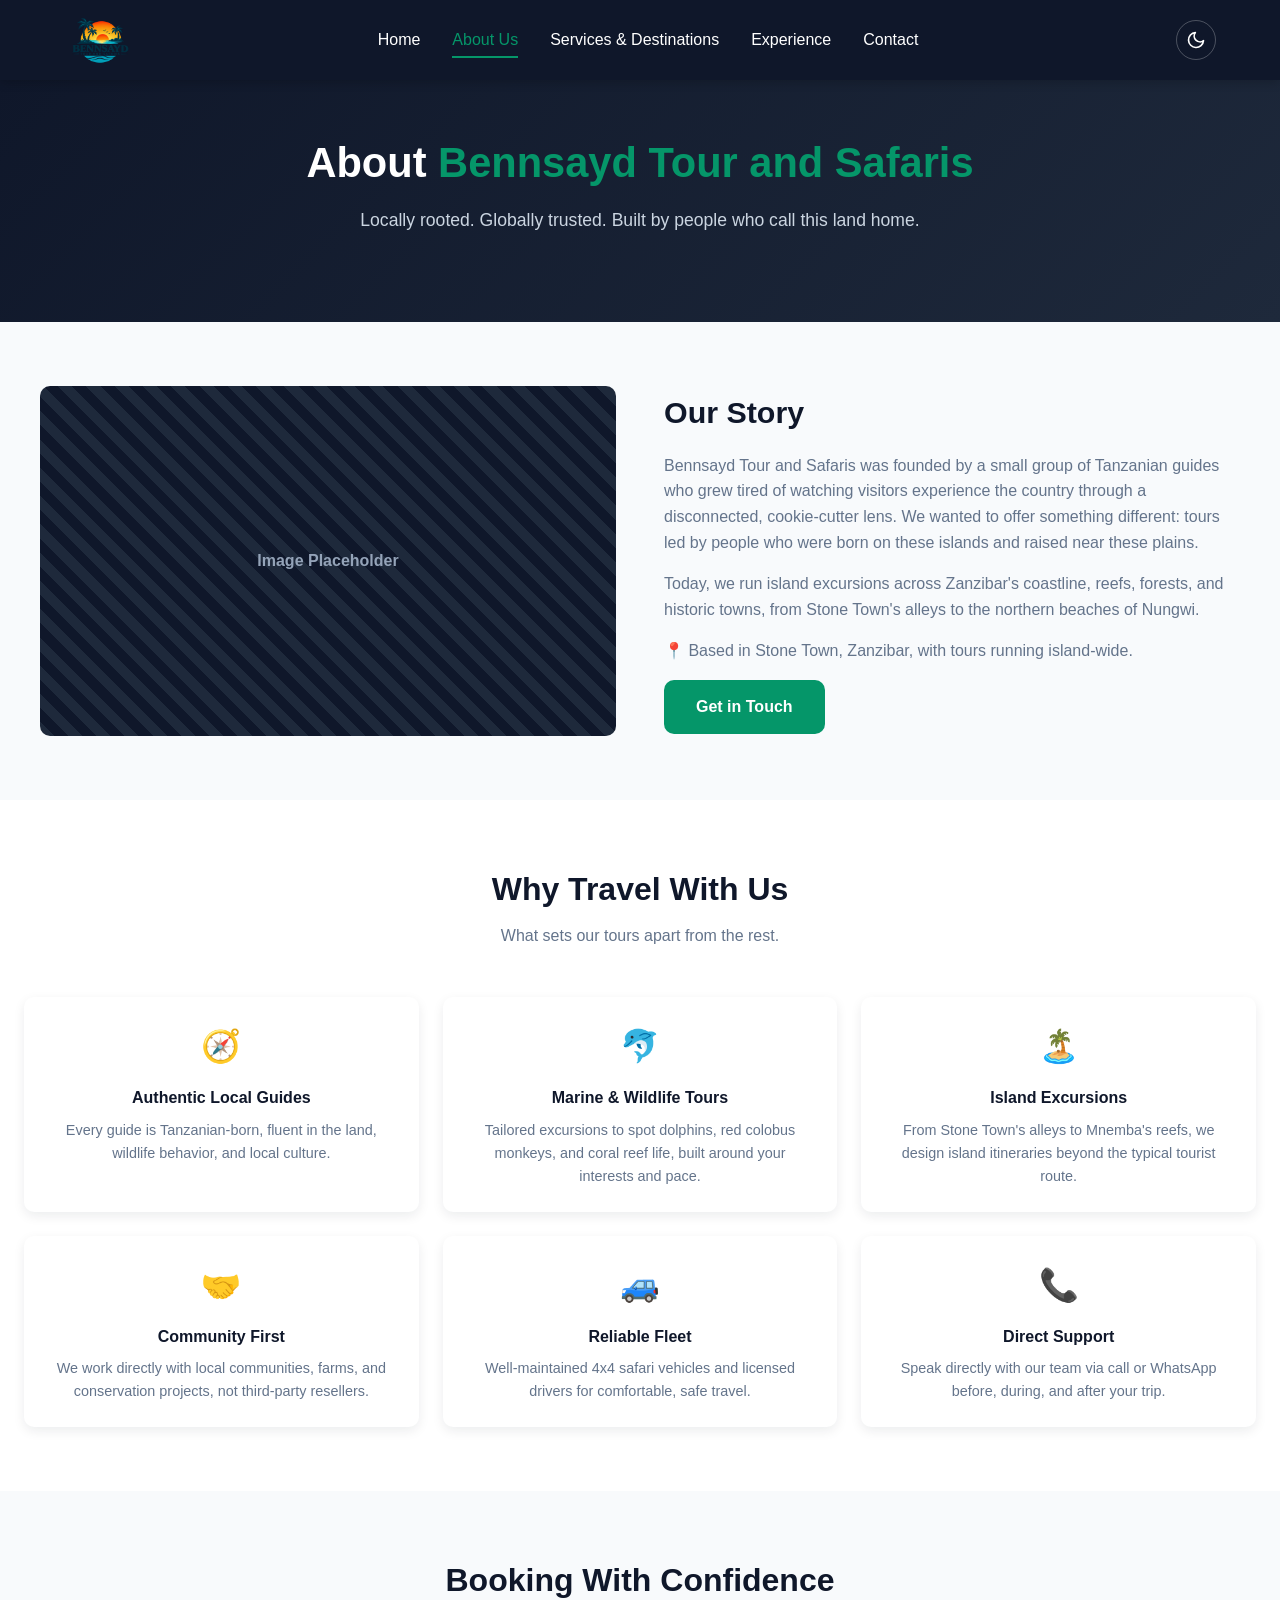
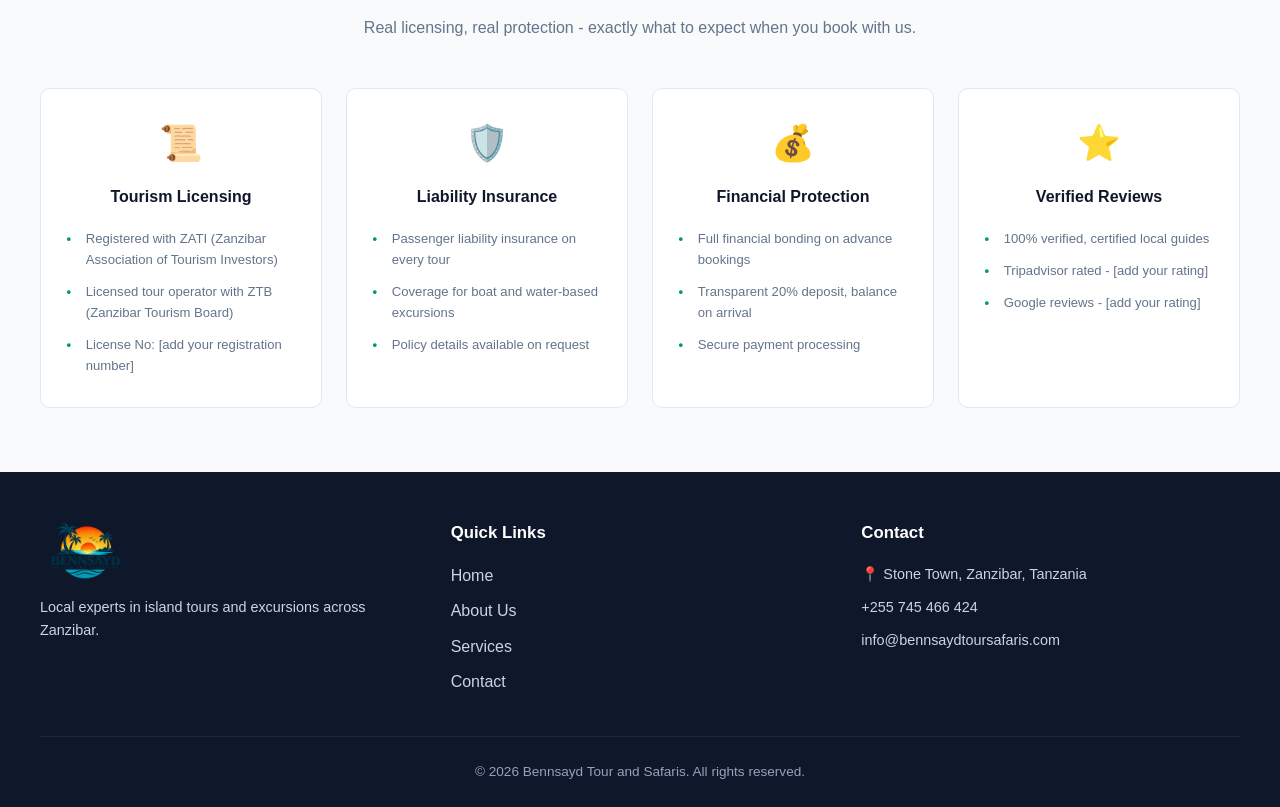
==== commit 339f2dd5: "Add Experience page, dark mode toggle, trust signals dashboard" ====
--- a/about.html
+++ b/about.html
@@ -5,6 +5,17 @@
   <meta name="viewport" content="width=device-width, initial-scale=1.0">
   <title>About Us | Bennsayd Tour and Safaris</title>
   <link rel="stylesheet" href="style.css">
+  <script>
+    // Applies saved theme (or system preference) before paint, so the
+    // page never flashes light then switches to dark on load.
+    (function() {
+      const saved = localStorage.getItem('theme');
+      const prefersDark = window.matchMedia && window.matchMedia('(prefers-color-scheme: dark)').matches;
+      if (saved === 'dark' || (!saved && prefersDark)) {
+        document.documentElement.classList.add('dark-theme');
+      }
+    })();
+  </script>
 </head>
 <body>
 
@@ -15,8 +26,25 @@
         <li><a href="index.html">Home</a></li>
         <li><a href="about.html" class="active">About Us</a></li>
         <li><a href="services.html">Services & Destinations</a></li>
+        <li><a href="experience.html">Experience</a></li>
         <li><a href="contact.html">Contact</a></li>
       </ul>
+            <button class="theme-toggle" aria-label="Toggle dark mode">
+        <svg class="icon-moon" viewBox="0 0 24 24" fill="none" stroke-width="2" stroke-linecap="round" stroke-linejoin="round">
+          <path d="M21 12.79A9 9 0 1 1 11.21 3 7 7 0 0 0 21 12.79z"></path>
+        </svg>
+        <svg class="icon-sun" viewBox="0 0 24 24" fill="none" stroke-width="2" stroke-linecap="round" stroke-linejoin="round">
+          <circle cx="12" cy="12" r="5"></circle>
+          <line x1="12" y1="1" x2="12" y2="3"></line>
+          <line x1="12" y1="21" x2="12" y2="23"></line>
+          <line x1="4.22" y1="4.22" x2="5.64" y2="5.64"></line>
+          <line x1="18.36" y1="18.36" x2="19.78" y2="19.78"></line>
+          <line x1="1" y1="12" x2="3" y2="12"></line>
+          <line x1="21" y1="12" x2="23" y2="12"></line>
+          <line x1="4.22" y1="19.78" x2="5.64" y2="18.36"></line>
+          <line x1="18.36" y1="5.64" x2="19.78" y2="4.22"></line>
+        </svg>
+      </button>
       <button class="nav-toggle" id="navToggle" aria-label="Toggle navigation">
         <span></span>
         <span></span>
@@ -91,6 +119,55 @@
     </div>
   </section>
 
+  <section class="section">
+    <div class="section-title">
+      <h2>Booking With Confidence</h2>
+      <p>Real licensing, real protection - exactly what to expect when you book with us.</p>
+    </div>
+
+    <div class="trust-grid">
+      <div class="trust-card">
+        <div class="trust-icon">📜</div>
+        <h4>Tourism Licensing</h4>
+        <ul>
+          <li>Registered with ZATI (Zanzibar Association of Tourism Investors)</li>
+          <li>Licensed tour operator with ZTB (Zanzibar Tourism Board)</li>
+          <li>License No: [add your registration number]</li>
+        </ul>
+      </div>
+
+      <div class="trust-card">
+        <div class="trust-icon">🛡️</div>
+        <h4>Liability Insurance</h4>
+        <ul>
+          <li>Passenger liability insurance on every tour</li>
+          <li>Coverage for boat and water-based excursions</li>
+          <li>Policy details available on request</li>
+        </ul>
+      </div>
+
+      <div class="trust-card">
+        <div class="trust-icon">💰</div>
+        <h4>Financial Protection</h4>
+        <ul>
+          <li>Full financial bonding on advance bookings</li>
+          <li>Transparent 20% deposit, balance on arrival</li>
+          <li>Secure payment processing</li>
+        </ul>
+      </div>
+
+      <div class="trust-card">
+        <div class="trust-icon">⭐</div>
+        <h4>Verified Reviews</h4>
+        <ul>
+          <li>100% verified, certified local guides</li>
+          <li>Tripadvisor rated - [add your rating]</li>
+          <li>Google reviews - [add your rating]</li>
+        </ul>
+      </div>
+    </div>
+  </section>
+
   <footer class="site-footer">
     <div class="footer-grid">
       <div class="footer-col">
@@ -117,6 +194,8 @@
       <p>&copy; 2026 Bennsayd Tour and Safaris. All rights reserved.</p>
     </div>
   </footer>
+
+  <script src="app.js"></script>
 
   <script>
     const navToggle = document.getElementById('navToggle');
--- a/style.css
+++ b/style.css
@@ -19,6 +19,29 @@
   --transition: all 0.25s ease;
 }
 
+/* Dark mode: same brand colors (navy + emerald), darker surfaces.
+   Toggled by adding .dark-theme to <html> (see theme-toggle script). */
+html.dark-theme {
+  --color-bg: #0b1220;
+  --color-white: #16213a;
+  --color-text: #e2e8f0;
+  --color-text-light: #94a3b8;
+  --color-border: #2a3a55;
+  --color-primary-light: #1e293b;
+  --shadow: 0 4px 12px rgba(0, 0, 0, 0.35);
+  --shadow-hover: 0 8px 24px rgba(0, 0, 0, 0.45);
+}
+
+html.dark-theme .card-image.placeholder {
+  background: repeating-linear-gradient(
+    45deg,
+    #16213a,
+    #16213a 10px,
+    #0b1220 10px,
+    #0b1220 20px
+  );
+}
+
 * {
   margin: 0;
   padding: 0;
@@ -134,6 +157,49 @@
   height: 3px;
   background-color: var(--color-white);
   border-radius: 2px;
+}
+
+/* ===== THEME TOGGLE ===== */
+.theme-toggle {
+  background: none;
+  border: 1px solid rgba(255, 255, 255, 0.25);
+  color: var(--color-white);
+  width: 40px;
+  height: 40px;
+  border-radius: 50%;
+  cursor: pointer;
+  display: flex;
+  align-items: center;
+  justify-content: center;
+  transition: var(--transition);
+  margin-left: 1rem;
+}
+
+.theme-toggle:hover {
+  border-color: var(--color-accent);
+  background-color: rgba(5, 150, 105, 0.15);
+}
+
+.theme-toggle svg {
+  width: 20px;
+  height: 20px;
+  stroke: var(--color-white);
+}
+
+.theme-toggle .icon-moon {
+  display: block;
+}
+
+.theme-toggle .icon-sun {
+  display: none;
+}
+
+html.dark-theme .theme-toggle .icon-moon {
+  display: none;
+}
+
+html.dark-theme .theme-toggle .icon-sun {
+  display: block;
 }
 
 /* ===== HERO ===== */
@@ -1012,3 +1078,417 @@
     height: 48px;
   }
 }
+
+/* ===== EXPERIENCE PAGE HERO ===== */
+.experience-section {
+  padding: 4rem 1.5rem;
+}
+
+/* ===== ITINERARY BUILDER ===== */
+.itinerary-wrap {
+  display: grid;
+  grid-template-columns: 300px 1fr;
+  gap: 2rem;
+  max-width: var(--max-width);
+  margin: 0 auto;
+}
+
+.itinerary-days {
+  display: flex;
+  flex-direction: column;
+  gap: 0.6rem;
+}
+
+.day-tab {
+  display: flex;
+  align-items: center;
+  gap: 0.9rem;
+  background-color: var(--color-white);
+  border: 1px solid var(--color-border);
+  border-left: 4px solid transparent;
+  border-radius: var(--radius);
+  padding: 1rem 1.1rem;
+  cursor: pointer;
+  text-align: left;
+  transition: var(--transition);
+  color: var(--color-text);
+  font-family: var(--font-main);
+}
+
+.day-tab:hover {
+  border-left-color: var(--color-accent);
+  box-shadow: var(--shadow);
+}
+
+.day-tab.active {
+  border-left-color: var(--color-accent);
+  background-color: var(--color-accent);
+  color: var(--color-white);
+}
+
+.day-tab .day-number {
+  font-weight: 700;
+  font-size: 1.1rem;
+  min-width: 32px;
+}
+
+.day-tab .day-label {
+  display: flex;
+  flex-direction: column;
+}
+
+.day-tab .day-label strong {
+  font-size: 0.95rem;
+}
+
+.day-tab .day-label span {
+  font-size: 0.8rem;
+  opacity: 0.8;
+}
+
+.itinerary-detail {
+  background-color: var(--color-white);
+  border-radius: var(--radius);
+  box-shadow: var(--shadow);
+  padding: 2rem;
+  opacity: 0;
+  animation: itineraryFadeIn 0.4s ease forwards;
+}
+
+@keyframes itineraryFadeIn {
+  from { opacity: 0; transform: translateY(8px); }
+  to { opacity: 1; transform: translateY(0); }
+}
+
+.itinerary-detail h3 {
+  color: var(--color-primary);
+  font-size: 1.5rem;
+  margin-bottom: 0.6rem;
+}
+
+.itinerary-detail .itinerary-location {
+  color: var(--color-accent-dark);
+  font-weight: 700;
+  font-size: 0.9rem;
+  margin-bottom: 1rem;
+  display: flex;
+  align-items: center;
+  gap: 0.4rem;
+}
+
+.itinerary-detail p.itinerary-desc {
+  color: var(--color-text-light);
+  margin-bottom: 1.2rem;
+}
+
+.itinerary-highlights {
+  list-style: none;
+  margin-bottom: 1.5rem;
+}
+
+.itinerary-highlights li {
+  padding: 0.5rem 0;
+  padding-left: 1.6rem;
+  position: relative;
+  color: var(--color-text);
+  border-bottom: 1px solid var(--color-border);
+}
+
+.itinerary-highlights li:last-child {
+  border-bottom: none;
+}
+
+.itinerary-highlights li::before {
+  content: "✓";
+  position: absolute;
+  left: 0;
+  color: var(--color-accent);
+  font-weight: 700;
+}
+
+.itinerary-map-placeholder {
+  width: 100%;
+  height: 260px;
+  border-radius: var(--radius);
+  background-color: var(--color-primary-light);
+  color: #94a3b8;
+  display: flex;
+  align-items: center;
+  justify-content: center;
+  font-weight: 600;
+  text-align: center;
+  padding: 1rem;
+}
+
+/* Mobile: day tabs become a horizontal swipeable row */
+@media (max-width: 900px) {
+  .itinerary-wrap {
+    grid-template-columns: 1fr;
+  }
+
+  .itinerary-days {
+    flex-direction: row;
+    overflow-x: auto;
+    padding-bottom: 0.5rem;
+    -webkit-overflow-scrolling: touch;
+  }
+
+  .day-tab {
+    flex-shrink: 0;
+    border-left: none;
+    border-bottom: 4px solid transparent;
+  }
+
+  .day-tab.active {
+    border-bottom-color: var(--color-accent-dark);
+  }
+}
+
+/* ===== RESERVATION & DEPOSIT WIDGET ===== */
+.reservation-widget {
+  max-width: 480px;
+  margin: 0 auto;
+  background-color: var(--color-white);
+  border-radius: var(--radius);
+  box-shadow: var(--shadow-hover);
+  padding: 2rem;
+  border: 1px solid var(--color-border);
+}
+
+.reservation-widget h3 {
+  color: var(--color-primary);
+  font-size: 1.4rem;
+  margin-bottom: 0.4rem;
+}
+
+.reservation-widget .widget-subtitle {
+  color: var(--color-text-light);
+  font-size: 0.9rem;
+  margin-bottom: 1.5rem;
+}
+
+.reservation-row {
+  display: grid;
+  grid-template-columns: 1fr 1fr;
+  gap: 1rem;
+}
+
+.price-summary {
+  background-color: var(--color-bg);
+  border: 1px solid var(--color-border);
+  border-radius: var(--radius);
+  padding: 1.2rem;
+  margin: 1.5rem 0;
+}
+
+.price-summary .price-line {
+  display: flex;
+  justify-content: space-between;
+  font-size: 0.9rem;
+  color: var(--color-text-light);
+  padding: 0.3rem 0;
+}
+
+.price-summary .price-total {
+  display: flex;
+  justify-content: space-between;
+  font-weight: 700;
+  color: var(--color-primary);
+  font-size: 1.1rem;
+  padding-top: 0.6rem;
+  margin-top: 0.4rem;
+  border-top: 1px solid var(--color-border);
+}
+
+.price-summary .deposit-line {
+  display: flex;
+  justify-content: space-between;
+  align-items: center;
+  background-color: rgba(5, 150, 105, 0.1);
+  border: 1px solid var(--color-accent);
+  border-radius: 8px;
+  padding: 0.8rem 1rem;
+  margin-top: 0.9rem;
+  font-weight: 700;
+  color: var(--color-accent-dark);
+}
+
+.checkout-status {
+  margin-top: 1rem;
+  font-size: 0.9rem;
+  text-align: center;
+  min-height: 1.2rem;
+}
+
+.checkout-status.processing {
+  color: var(--color-text-light);
+}
+
+.checkout-status.success {
+  color: var(--color-accent-dark);
+  font-weight: 600;
+}
+
+/* ===== AUDIO-VISUAL EXPERIENCE ===== */
+.av-grid {
+  display: grid;
+  grid-template-columns: 320px 1fr;
+  gap: 2rem;
+  max-width: var(--max-width);
+  margin: 0 auto;
+  align-items: start;
+}
+
+.soundscape-widget {
+  background-color: var(--color-primary);
+  border-radius: var(--radius);
+  padding: 2rem;
+  text-align: center;
+  color: var(--color-white);
+}
+
+.soundscape-widget p {
+  color: #cbd5e1;
+  font-size: 0.85rem;
+  margin-top: 0.8rem;
+}
+
+.sound-toggle-btn {
+  width: 72px;
+  height: 72px;
+  border-radius: 50%;
+  background-color: var(--color-accent);
+  border: none;
+  color: var(--color-white);
+  cursor: pointer;
+  display: flex;
+  align-items: center;
+  justify-content: center;
+  margin: 0 auto;
+  transition: var(--transition);
+}
+
+.sound-toggle-btn:hover {
+  background-color: var(--color-accent-dark);
+  transform: scale(1.05);
+}
+
+.sound-toggle-btn svg {
+  width: 28px;
+  height: 28px;
+}
+
+.video-story-row {
+  display: flex;
+  gap: 1rem;
+  overflow-x: auto;
+  padding-bottom: 0.5rem;
+  -webkit-overflow-scrolling: touch;
+}
+
+.video-story-card {
+  flex-shrink: 0;
+  width: 180px;
+  aspect-ratio: 9 / 16;
+  border-radius: var(--radius);
+  overflow: hidden;
+  position: relative;
+  background-color: var(--color-primary-light);
+  box-shadow: var(--shadow);
+}
+
+.video-story-card video {
+  width: 100%;
+  height: 100%;
+  object-fit: cover;
+  display: block;
+}
+
+.video-story-card .story-label {
+  position: absolute;
+  bottom: 0;
+  left: 0;
+  right: 0;
+  background: linear-gradient(to top, rgba(0,0,0,0.75), transparent);
+  color: var(--color-white);
+  font-size: 0.8rem;
+  font-weight: 600;
+  padding: 0.8rem 0.6rem 0.5rem;
+}
+
+@media (max-width: 900px) {
+  .av-grid {
+    grid-template-columns: 1fr;
+  }
+}
+
+/* ===== TRUST SIGNALS DASHBOARD ===== */
+.trust-grid {
+  display: grid;
+  grid-template-columns: repeat(4, 1fr);
+  gap: 1.5rem;
+  max-width: var(--max-width);
+  margin: 0 auto;
+}
+
+.trust-card {
+  background-color: var(--color-white);
+  border: 1px solid var(--color-border);
+  border-radius: var(--radius);
+  padding: 1.6rem;
+  text-align: center;
+  transition: var(--transition);
+}
+
+.trust-card:hover {
+  transform: scale(1.03);
+  box-shadow: var(--shadow-hover);
+}
+
+.trust-card .trust-icon {
+  font-size: 2.2rem;
+  margin-bottom: 0.8rem;
+}
+
+.trust-card h4 {
+  color: var(--color-primary);
+  font-size: 1rem;
+  margin-bottom: 0.8rem;
+}
+
+.trust-card ul {
+  list-style: none;
+  text-align: left;
+}
+
+.trust-card ul li {
+  font-size: 0.82rem;
+  color: var(--color-text-light);
+  padding: 0.35rem 0;
+  padding-left: 1.2rem;
+  position: relative;
+}
+
+.trust-card ul li::before {
+  content: "•";
+  position: absolute;
+  left: 0;
+  color: var(--color-accent);
+  font-weight: 700;
+}
+
+@media (max-width: 900px) {
+  .trust-grid {
+    grid-template-columns: repeat(2, 1fr);
+  }
+}
+
+@media (max-width: 600px) {
+  .trust-grid {
+    grid-template-columns: 1fr;
+  }
+
+  .reservation-row {
+    grid-template-columns: 1fr;
+  }
+}
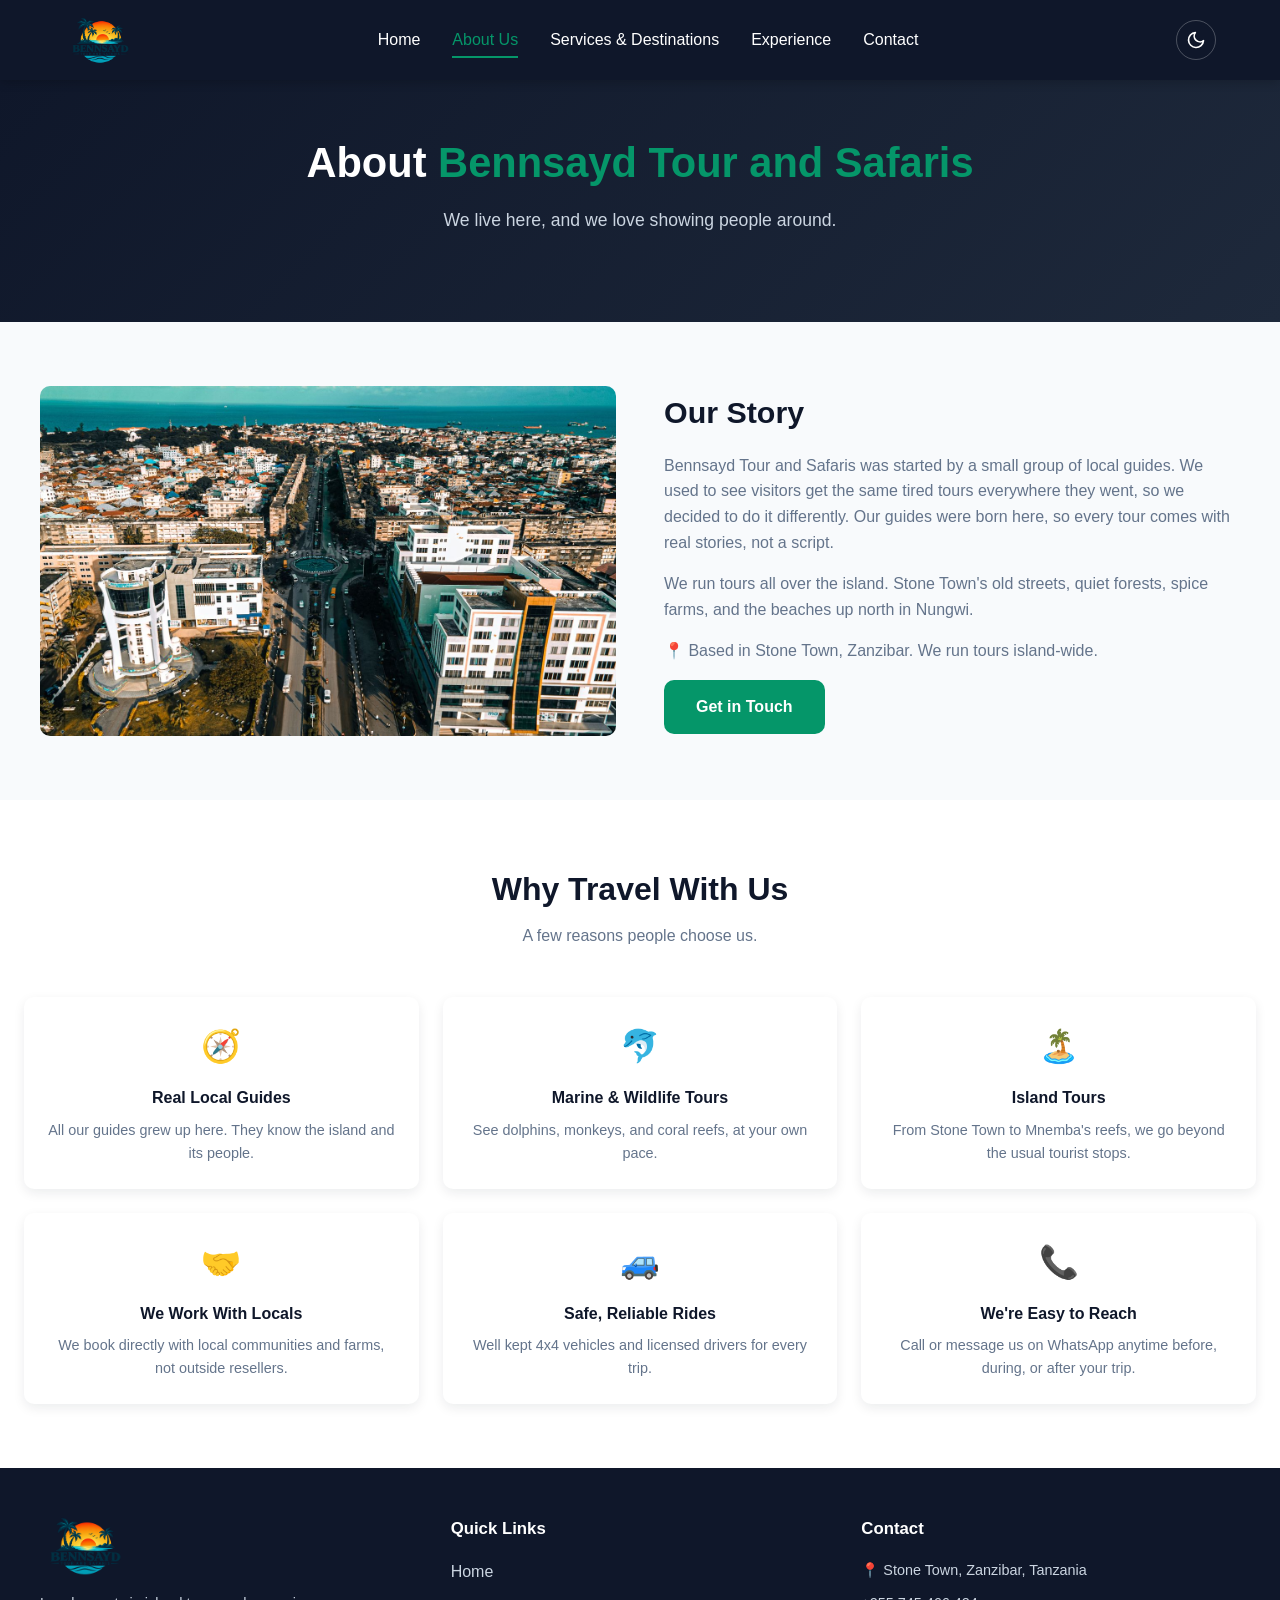
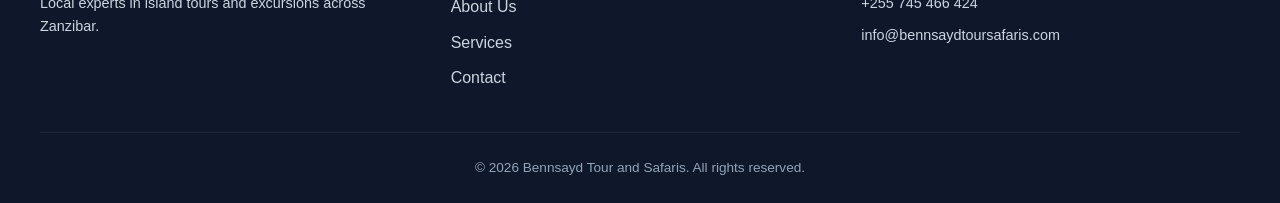
==== commit 210ffe21: "Add real photo, simplify language site-wide, remove dashes and booking section" ====
--- a/about.html
+++ b/about.html
@@ -56,18 +56,18 @@
   <section class="hero" style="padding: 3.5rem 1.5rem;">
     <div class="hero-content">
       <h1>About <span>Bennsayd Tour and Safaris</span></h1>
-      <p>Locally rooted. Globally trusted. Built by people who call this land home.</p>
+      <p>We live here, and we love showing people around.</p>
     </div>
   </section>
 
   <section class="section">
     <div class="intro-flex">
-      <div class="image-block">Image Placeholder</div>
+      <div class="image-block" style="background-image: url('images/zanzibar-city-aerial.jpg'); background-size: cover; background-position: center;"></div>
       <div class="text-block">
         <h2>Our Story</h2>
-        <p>Bennsayd Tour and Safaris was founded by a small group of Tanzanian guides who grew tired of watching visitors experience the country through a disconnected, cookie-cutter lens. We wanted to offer something different: tours led by people who were born on these islands and raised near these plains.</p>
-        <p>Today, we run island excursions across Zanzibar's coastline, reefs, forests, and historic towns, from Stone Town's alleys to the northern beaches of Nungwi.</p>
-        <p>📍 Based in Stone Town, Zanzibar, with tours running island-wide.</p>
+        <p>Bennsayd Tour and Safaris was started by a small group of local guides. We used to see visitors get the same tired tours everywhere they went, so we decided to do it differently. Our guides were born here, so every tour comes with real stories, not a script.</p>
+        <p>We run tours all over the island. Stone Town's old streets, quiet forests, spice farms, and the beaches up north in Nungwi.</p>
+        <p>📍 Based in Stone Town, Zanzibar. We run tours island-wide.</p>
         <a href="contact.html" class="btn btn-primary">Get in Touch</a>
       </div>
     </div>
@@ -76,95 +76,46 @@
   <section class="section bg-light">
     <div class="section-title">
       <h2>Why Travel With Us</h2>
-      <p>What sets our tours apart from the rest.</p>
+      <p>A few reasons people choose us.</p>
     </div>
     <div class="feature-list">
 
       <div class="feature-item">
         <div class="icon">🧭</div>
-        <h4>Authentic Local Guides</h4>
-        <p>Every guide is Tanzanian-born, fluent in the land, wildlife behavior, and local culture.</p>
+        <h4>Real Local Guides</h4>
+        <p>All our guides grew up here. They know the island and its people.</p>
       </div>
 
       <div class="feature-item">
         <div class="icon">🐬</div>
         <h4>Marine & Wildlife Tours</h4>
-        <p>Tailored excursions to spot dolphins, red colobus monkeys, and coral reef life, built around your interests and pace.</p>
+        <p>See dolphins, monkeys, and coral reefs, at your own pace.</p>
       </div>
 
       <div class="feature-item">
         <div class="icon">🏝️</div>
-        <h4>Island Excursions</h4>
-        <p>From Stone Town's alleys to Mnemba's reefs, we design island itineraries beyond the typical tourist route.</p>
+        <h4>Island Tours</h4>
+        <p>From Stone Town to Mnemba's reefs, we go beyond the usual tourist stops.</p>
       </div>
 
       <div class="feature-item">
         <div class="icon">🤝</div>
-        <h4>Community First</h4>
-        <p>We work directly with local communities, farms, and conservation projects, not third-party resellers.</p>
+        <h4>We Work With Locals</h4>
+        <p>We book directly with local communities and farms, not outside resellers.</p>
       </div>
 
       <div class="feature-item">
         <div class="icon">🚙</div>
-        <h4>Reliable Fleet</h4>
-        <p>Well-maintained 4x4 safari vehicles and licensed drivers for comfortable, safe travel.</p>
+        <h4>Safe, Reliable Rides</h4>
+        <p>Well kept 4x4 vehicles and licensed drivers for every trip.</p>
       </div>
 
       <div class="feature-item">
         <div class="icon">📞</div>
-        <h4>Direct Support</h4>
-        <p>Speak directly with our team via call or WhatsApp before, during, and after your trip.</p>
+        <h4>We're Easy to Reach</h4>
+        <p>Call or message us on WhatsApp anytime before, during, or after your trip.</p>
       </div>
 
-    </div>
-  </section>
-
-  <section class="section">
-    <div class="section-title">
-      <h2>Booking With Confidence</h2>
-      <p>Real licensing, real protection - exactly what to expect when you book with us.</p>
-    </div>
-
-    <div class="trust-grid">
-      <div class="trust-card">
-        <div class="trust-icon">📜</div>
-        <h4>Tourism Licensing</h4>
-        <ul>
-          <li>Registered with ZATI (Zanzibar Association of Tourism Investors)</li>
-          <li>Licensed tour operator with ZTB (Zanzibar Tourism Board)</li>
-          <li>License No: [add your registration number]</li>
-        </ul>
-      </div>
-
-      <div class="trust-card">
-        <div class="trust-icon">🛡️</div>
-        <h4>Liability Insurance</h4>
-        <ul>
-          <li>Passenger liability insurance on every tour</li>
-          <li>Coverage for boat and water-based excursions</li>
-          <li>Policy details available on request</li>
-        </ul>
-      </div>
-
-      <div class="trust-card">
-        <div class="trust-icon">💰</div>
-        <h4>Financial Protection</h4>
-        <ul>
-          <li>Full financial bonding on advance bookings</li>
-          <li>Transparent 20% deposit, balance on arrival</li>
-          <li>Secure payment processing</li>
-        </ul>
-      </div>
-
-      <div class="trust-card">
-        <div class="trust-icon">⭐</div>
-        <h4>Verified Reviews</h4>
-        <ul>
-          <li>100% verified, certified local guides</li>
-          <li>Tripadvisor rated - [add your rating]</li>
-          <li>Google reviews - [add your rating]</li>
-        </ul>
-      </div>
     </div>
   </section>
 
--- a/style.css
+++ b/style.css
@@ -1244,184 +1244,6 @@
   }
 }
 
-/* ===== RESERVATION & DEPOSIT WIDGET ===== */
-.reservation-widget {
-  max-width: 480px;
-  margin: 0 auto;
-  background-color: var(--color-white);
-  border-radius: var(--radius);
-  box-shadow: var(--shadow-hover);
-  padding: 2rem;
-  border: 1px solid var(--color-border);
-}
-
-.reservation-widget h3 {
-  color: var(--color-primary);
-  font-size: 1.4rem;
-  margin-bottom: 0.4rem;
-}
-
-.reservation-widget .widget-subtitle {
-  color: var(--color-text-light);
-  font-size: 0.9rem;
-  margin-bottom: 1.5rem;
-}
-
-.reservation-row {
-  display: grid;
-  grid-template-columns: 1fr 1fr;
-  gap: 1rem;
-}
-
-.price-summary {
-  background-color: var(--color-bg);
-  border: 1px solid var(--color-border);
-  border-radius: var(--radius);
-  padding: 1.2rem;
-  margin: 1.5rem 0;
-}
-
-.price-summary .price-line {
-  display: flex;
-  justify-content: space-between;
-  font-size: 0.9rem;
-  color: var(--color-text-light);
-  padding: 0.3rem 0;
-}
-
-.price-summary .price-total {
-  display: flex;
-  justify-content: space-between;
-  font-weight: 700;
-  color: var(--color-primary);
-  font-size: 1.1rem;
-  padding-top: 0.6rem;
-  margin-top: 0.4rem;
-  border-top: 1px solid var(--color-border);
-}
-
-.price-summary .deposit-line {
-  display: flex;
-  justify-content: space-between;
-  align-items: center;
-  background-color: rgba(5, 150, 105, 0.1);
-  border: 1px solid var(--color-accent);
-  border-radius: 8px;
-  padding: 0.8rem 1rem;
-  margin-top: 0.9rem;
-  font-weight: 700;
-  color: var(--color-accent-dark);
-}
-
-.checkout-status {
-  margin-top: 1rem;
-  font-size: 0.9rem;
-  text-align: center;
-  min-height: 1.2rem;
-}
-
-.checkout-status.processing {
-  color: var(--color-text-light);
-}
-
-.checkout-status.success {
-  color: var(--color-accent-dark);
-  font-weight: 600;
-}
-
-/* ===== AUDIO-VISUAL EXPERIENCE ===== */
-.av-grid {
-  display: grid;
-  grid-template-columns: 320px 1fr;
-  gap: 2rem;
-  max-width: var(--max-width);
-  margin: 0 auto;
-  align-items: start;
-}
-
-.soundscape-widget {
-  background-color: var(--color-primary);
-  border-radius: var(--radius);
-  padding: 2rem;
-  text-align: center;
-  color: var(--color-white);
-}
-
-.soundscape-widget p {
-  color: #cbd5e1;
-  font-size: 0.85rem;
-  margin-top: 0.8rem;
-}
-
-.sound-toggle-btn {
-  width: 72px;
-  height: 72px;
-  border-radius: 50%;
-  background-color: var(--color-accent);
-  border: none;
-  color: var(--color-white);
-  cursor: pointer;
-  display: flex;
-  align-items: center;
-  justify-content: center;
-  margin: 0 auto;
-  transition: var(--transition);
-}
-
-.sound-toggle-btn:hover {
-  background-color: var(--color-accent-dark);
-  transform: scale(1.05);
-}
-
-.sound-toggle-btn svg {
-  width: 28px;
-  height: 28px;
-}
-
-.video-story-row {
-  display: flex;
-  gap: 1rem;
-  overflow-x: auto;
-  padding-bottom: 0.5rem;
-  -webkit-overflow-scrolling: touch;
-}
-
-.video-story-card {
-  flex-shrink: 0;
-  width: 180px;
-  aspect-ratio: 9 / 16;
-  border-radius: var(--radius);
-  overflow: hidden;
-  position: relative;
-  background-color: var(--color-primary-light);
-  box-shadow: var(--shadow);
-}
-
-.video-story-card video {
-  width: 100%;
-  height: 100%;
-  object-fit: cover;
-  display: block;
-}
-
-.video-story-card .story-label {
-  position: absolute;
-  bottom: 0;
-  left: 0;
-  right: 0;
-  background: linear-gradient(to top, rgba(0,0,0,0.75), transparent);
-  color: var(--color-white);
-  font-size: 0.8rem;
-  font-weight: 600;
-  padding: 0.8rem 0.6rem 0.5rem;
-}
-
-@media (max-width: 900px) {
-  .av-grid {
-    grid-template-columns: 1fr;
-  }
-}
-
 /* ===== TRUST SIGNALS DASHBOARD ===== */
 .trust-grid {
   display: grid;
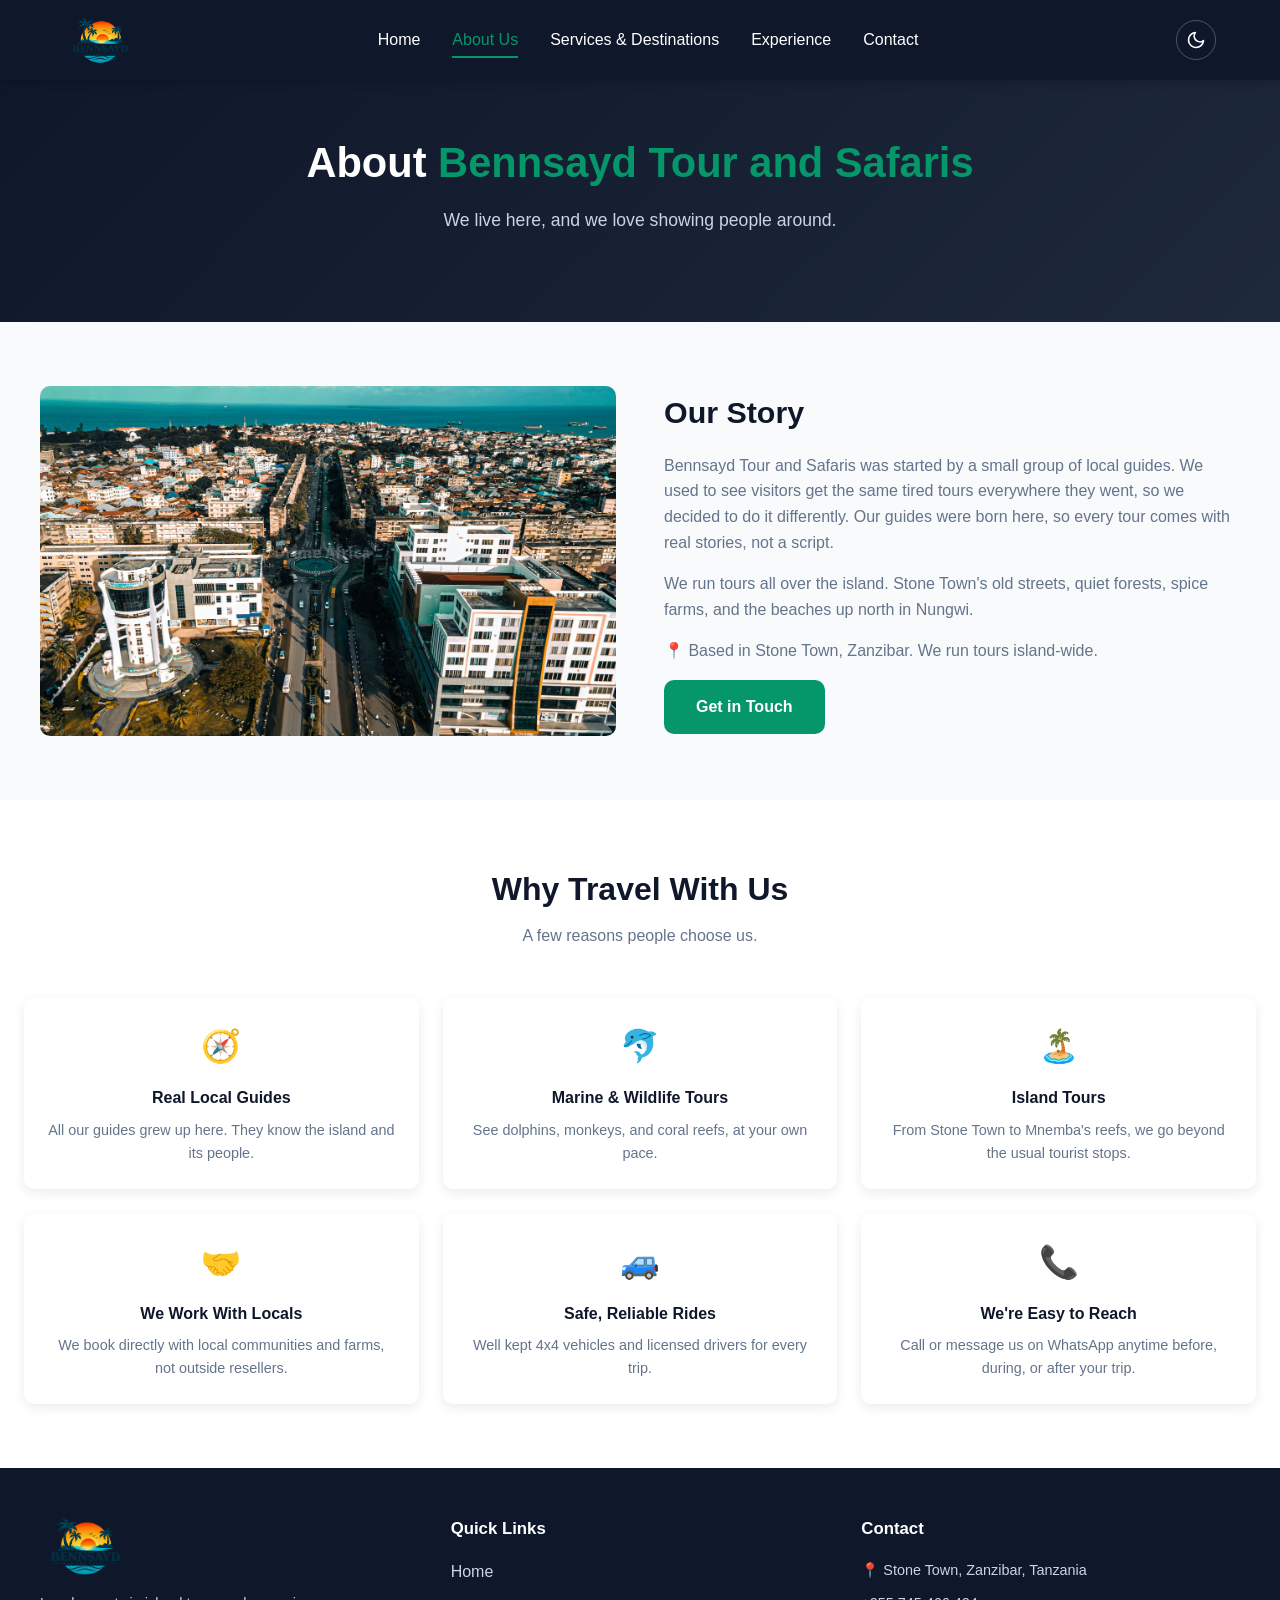
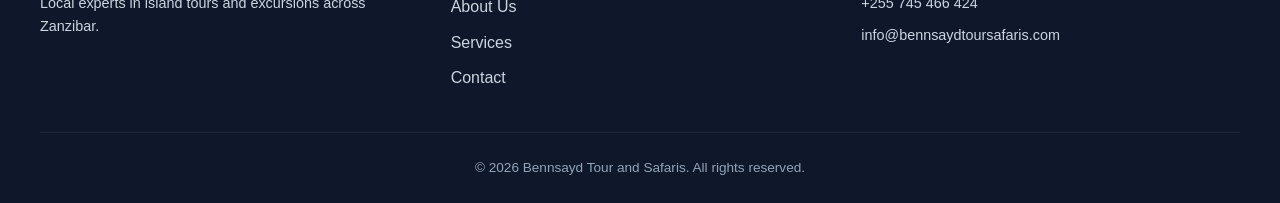
==== commit 35e4f5ec: "add" ====
--- a/about.html
+++ b/about.html
@@ -62,7 +62,9 @@
 
   <section class="section">
     <div class="intro-flex">
-      <div class="image-block" style="background-image: url('images/zanzibar-city-aerial.jpg'); background-size: cover; background-position: center;"></div>
+      <div class="image-block">
+        <img src="images/zanzibar-city-aerial.jpg" alt="Aerial view of Zanzibar City">
+      </div>
       <div class="text-block">
         <h2>Our Story</h2>
         <p>Bennsayd Tour and Safaris was started by a small group of local guides. We used to see visitors get the same tired tours everywhere they went, so we decided to do it differently. Our guides were born here, so every tour comes with real stories, not a script.</p>
--- a/style.css
+++ b/style.css
@@ -472,6 +472,7 @@
   min-width: 300px;
   height: 350px;
   border-radius: var(--radius);
+  overflow: hidden;
   background: repeating-linear-gradient(
     45deg,
     #1e293b,
@@ -484,6 +485,12 @@
   justify-content: center;
   color: #94a3b8;
   font-weight: 600;
+}
+
+.intro-flex .image-block img {
+  width: 100%;
+  height: 100%;
+  object-fit: cover;
 }
 
 .text-block h2 {
@@ -1314,3 +1321,245 @@
     grid-template-columns: 1fr;
   }
 }
+
+/* ===== SMALL-SCREEN SAFEGUARDS ===== */
+/* Keep every section within the viewport, including on narrow 320px phones. */
+html,
+body {
+  max-width: 100%;
+  overflow-x: clip;
+}
+
+button,
+input,
+textarea {
+  max-width: 100%;
+}
+
+@media (max-width: 900px) {
+  .navbar {
+    padding: 0.85rem 1.25rem;
+  }
+
+  .nav-toggle {
+    display: flex;
+    order: 3;
+    padding: 0.5rem;
+  }
+
+  .theme-toggle {
+    margin-left: auto;
+    margin-right: 0.5rem;
+  }
+
+  .nav-links {
+    position: absolute;
+    top: 100%;
+    left: 0;
+    right: 0;
+    z-index: 1;
+    background-color: var(--color-primary);
+    flex-direction: column;
+    align-items: stretch;
+    gap: 0;
+    max-height: 0;
+    overflow: hidden;
+    transition: max-height 0.3s ease;
+    box-shadow: 0 8px 10px rgba(0, 0, 0, 0.15);
+  }
+
+  .nav-links.open {
+    max-height: 26rem;
+  }
+
+  .nav-links a {
+    display: block;
+    width: 100%;
+    padding: 0.9rem 1.5rem;
+    text-align: center;
+    border-bottom: 1px solid var(--color-primary-light);
+  }
+
+  .nav-links a:hover,
+  .nav-links a.active {
+    border-bottom-color: var(--color-accent);
+  }
+
+  .intro-flex {
+    gap: 2rem;
+  }
+}
+
+@media (max-width: 700px) {
+  .container,
+  .navbar {
+    padding-left: 1rem;
+    padding-right: 1rem;
+  }
+
+  .logo img {
+    height: 42px;
+    max-width: min(58vw, 230px);
+  }
+
+  .hero,
+  .hero[style] {
+    padding: 3.5rem 1rem !important;
+  }
+
+  .hero h1 {
+    font-size: clamp(1.8rem, 8vw, 2.25rem);
+    line-height: 1.2;
+  }
+
+  .hero p {
+    font-size: 1rem;
+    margin-bottom: 1.5rem;
+  }
+
+  .hero-buttons {
+    width: 100%;
+  }
+
+  .hero-buttons .btn {
+    width: min(100%, 22rem);
+    text-align: center;
+  }
+
+  .btn-outline {
+    margin: 0.3rem 0 0;
+  }
+
+  .section,
+  .experience-section {
+    padding: 3rem 1rem;
+  }
+
+  .section-title {
+    margin-bottom: 2rem;
+  }
+
+  .section-title h2,
+  .text-block h2 {
+    font-size: clamp(1.55rem, 7vw, 1.9rem);
+  }
+
+  .grid,
+  .feature-list,
+  .footer-grid,
+  .contact-wrapper {
+    gap: 1.25rem;
+  }
+
+  .card-image {
+    height: clamp(180px, 58vw, 220px);
+  }
+
+  .card-body,
+  .contact-form,
+  .itinerary-detail {
+    padding: 1.25rem;
+  }
+
+  .location-tag {
+    max-width: calc(100% - 2rem);
+    white-space: normal;
+    line-height: 1.35;
+  }
+
+  .intro-flex {
+    flex-direction: column;
+    gap: 1.5rem;
+  }
+
+  .intro-flex .text-block,
+  .intro-flex .image-block {
+    min-width: 0;
+    width: 100%;
+  }
+
+  .intro-flex .image-block {
+    height: clamp(220px, 75vw, 350px);
+  }
+
+  .contact-info ul li {
+    display: block;
+    overflow-wrap: anywhere;
+  }
+
+  .contact-info .btn-whatsapp {
+    max-width: none !important;
+    width: 100%;
+  }
+
+  .contact-map-embed {
+    height: 260px;
+  }
+
+  .footer-grid {
+    text-align: left;
+  }
+
+  .footer-logo {
+    margin-left: 0;
+    margin-right: 0;
+  }
+
+  .map-overlay,
+  .lightbox-overlay {
+    padding: 0.75rem;
+  }
+
+  .map-box iframe {
+    height: min(65vh, 320px);
+  }
+
+  .lightbox-image-wrap img {
+    max-height: 48vh;
+  }
+
+  .lightbox-map {
+    height: 180px;
+  }
+
+  .itinerary-days {
+    gap: 0.5rem;
+  }
+
+  .day-tab {
+    max-width: 82vw;
+    padding: 0.8rem;
+  }
+
+  .itinerary-map-placeholder {
+    height: 210px;
+  }
+}
+
+@media (max-width: 380px) {
+  .navbar {
+    padding: 0.7rem 0.75rem;
+  }
+
+  .logo img {
+    height: 36px;
+  }
+
+  .theme-toggle {
+    width: 36px;
+    height: 36px;
+    margin-right: 0.15rem;
+  }
+
+  .nav-toggle {
+    padding: 0.35rem;
+  }
+
+  .nav-toggle span {
+    width: 23px;
+  }
+
+  .btn {
+    padding: 0.8rem 1rem;
+  }
+}
